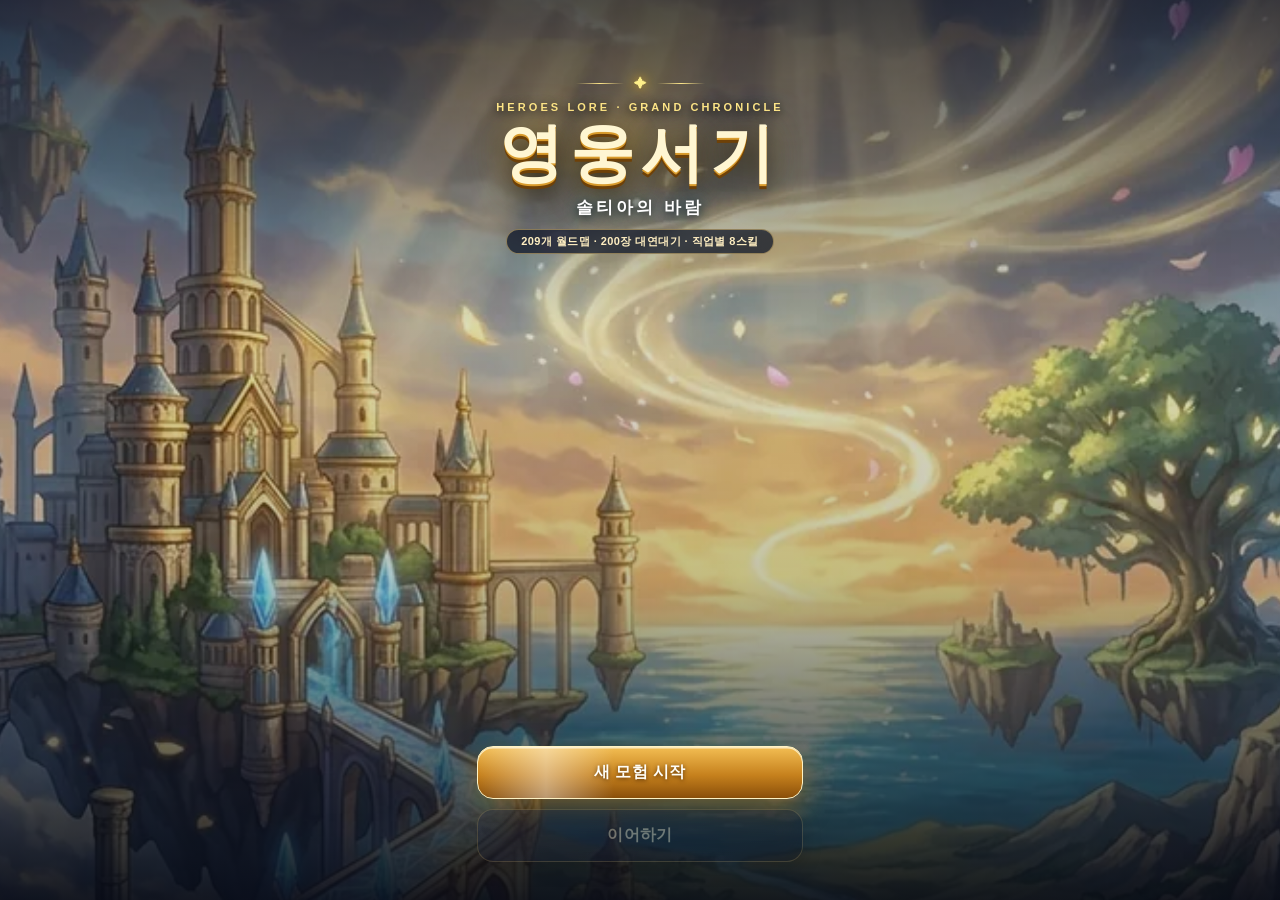
==== heroes-lore/index.html @ 448c0107 "v15: Grand map visual overhaul across all 218 maps (4-variant seamless tiles, 6 biome roads, 2.5D wa" ====
<!DOCTYPE html>
<html lang="ko">
<head>
  <meta charset="UTF-8" />
  <meta name="viewport" content="width=device-width, initial-scale=1.0, maximum-scale=1.0, user-scalable=no, viewport-fit=cover" />
  <meta name="apple-mobile-web-app-capable" content="yes" />
  <meta name="apple-mobile-web-app-status-bar-style" content="black-translucent" />
  <meta name="theme-color" content="#0d0f14" />
  <title>영웅서기: 솔티아의 바람</title>
  <meta name="description" content="최신 스마트폰 풀스크린 최적화 액션 RPG 영웅서기: 솔티아의 바람" />
  <link rel="manifest" href="manifest.json" />
  <link rel="stylesheet" href="style.css?v=13" />
</head>
<body>
  <div id="appViewport" class="app-viewport">
    <!-- 100% Full-Bleed Edge-to-Edge Game Canvas -->
    <canvas id="gameCanvas" width="480" height="360"></canvas>

    <!-- Floating Modern In-Game HUD -->
    <div id="gameHud" class="hud-layer hidden">
      <!-- Top Safe-Area Row -->
      <div class="hud-top">
        <!-- Hero Status Glass Pill -->
        <div class="hero-pill" data-open-menu="status" role="button" tabindex="0">
          <div class="portrait-ring">
            <canvas id="hudPortrait" width="144" height="144"></canvas>
            <span id="hudLv" class="lv-chip">1</span>
          </div>
          <div class="hero-meters">
            <div class="hero-meta-row">
              <span id="hudName" class="hero-name">기사 케인</span>
              <span id="hudGold" class="hero-gold">120 G</span>
            </div>
            <div class="meter hp-meter">
              <div id="hudHpFill" class="meter-fill hp-fill" style="width:100%"></div>
              <span id="hudHpText" class="meter-text">260/260</span>
            </div>
            <div class="meter mp-meter">
              <div id="hudMpFill" class="meter-fill mp-fill" style="width:100%"></div>
              <span id="hudMpText" class="meter-text">78/78</span>
            </div>
            <div class="meter exp-meter">
              <div id="hudExpFill" class="meter-fill exp-fill" style="width:0%"></div>
            </div>
          </div>
        </div>

        <!-- Right Map + Collapsible Glass Dock -->
        <div class="hud-right">
          <button id="btnHudFold" class="map-chip" type="button" aria-label="상단 UI 접기/펼치기">
            <span class="map-pulse"></span>
            <span id="hudMapName">솔티아 마을</span>
            <span id="hudFoldArrow" class="fold-arrow">▾</span>
          </button>
          <div class="dock-row">
            <button class="glass-ico" data-open-menu="status" type="button" aria-label="상태">
              <svg viewBox="0 0 24 24" width="16" height="16" fill="none" stroke="currentColor" stroke-width="2"><path d="M20 21v-2a4 4 0 0 0-4-4H8a4 4 0 0 0-4 4v2"/><circle cx="12" cy="7" r="4"/></svg>
              <span id="dotStat" class="dot-alert" style="display:none"></span>
            </button>
            <button class="glass-ico" data-open-menu="bag" type="button" aria-label="가방">
              <svg viewBox="0 0 24 24" width="16" height="16" fill="none" stroke="currentColor" stroke-width="2"><path d="M6 2 3 6v14a2 2 0 0 0 2 2h14a2 2 0 0 0 2-2V6l-3-4z"/><line x1="3" y1="6" x2="21" y2="6"/><path d="M16 10a4 4 0 0 1-8 0"/></svg>
            </button>
            <button class="glass-ico" data-open-menu="skills" type="button" aria-label="스킬">
              <svg viewBox="0 0 24 24" width="16" height="16" fill="none" stroke="currentColor" stroke-width="2"><polygon points="13 2 3 14 12 14 11 22 21 10 12 10 13 2"/></svg>
              <span id="dotSkill" class="dot-alert" style="display:none"></span>
            </button>
            <button class="glass-ico" data-open-menu="world" type="button" aria-label="월드맵">
              <svg viewBox="0 0 24 24" width="16" height="16" fill="none" stroke="currentColor" stroke-width="2"><polygon points="1 6 1 22 8 18 16 22 23 18 23 2 16 6 8 2 1 6"/><line x1="8" y1="2" x2="8" y2="18"/><line x1="16" y1="6" x2="16" y2="22"/></svg>
            </button>
            <button id="btnSettings" class="glass-ico" type="button" aria-label="설정">
              <svg viewBox="0 0 24 24" width="16" height="16" fill="none" stroke="currentColor" stroke-width="2"><circle cx="12" cy="12" r="3"/><path d="M19.4 15a1.65 1.65 0 0 0 .33 1.82l.06.06a2 2 0 1 1-2.83 2.83l-.06-.06a1.65 1.65 0 0 0-1.82-.33 1.65 1.65 0 0 0-1 1.51V21a2 2 0 0 1-4 0v-.09A1.65 1.65 0 0 0 9 19.4a1.65 1.65 0 0 0-1.82.33l-.06.06a2 2 0 1 1-2.83-2.83l.06-.06a1.65 1.65 0 0 0 .33-1.82 1.65 1.65 0 0 0-1.51-1H3a2 2 0 0 1 0-4h.09A1.65 1.65 0 0 0 4.6 9a1.65 1.65 0 0 0-.33-1.82l-.06-.06a2 2 0 1 1 2.83-2.83l.06.06a1.65 1.65 0 0 0 1.82.33H9a1.65 1.65 0 0 0 1-1.51V3a2 2 0 0 1 4 0v.09a1.65 1.65 0 0 0 1 1.51 1.65 1.65 0 0 0 1.82-.33l.06-.06a2 2 0 1 1 2.83 2.83l-.06.06a1.65 1.65 0 0 0-.33 1.82V9c.26.6.85 1 1.51 1H21a2 2 0 0 1 0 4h-.09c-.66 0-1.25.4-1.51 1z"/></svg>
            </button>
          </div>
        </div>
      </div>

      <!-- Floating Quest Tracker Pill -->
      <button id="hudQuestPill" class="quest-chip" type="button">
        <span class="q-dot"></span>
        <span id="hudQuestText">촌장 엘더와 대화하세요</span>
      </button>

      <!-- Instant Quest Accepted / Detail Briefing Card -->
      <div id="questBriefCard" class="quest-brief-card hidden" role="dialog" aria-live="polite">
        <div class="qb-top">
          <span id="qbBadge" class="badge">퀘스트 수락</span>
          <button id="btnQbClose" class="qb-close" type="button" aria-label="닫기">✕</button>
        </div>
        <div id="qbTitle" class="qb-title">1장. 불길한 바람의 징조</div>
        <div id="qbDesc" class="qb-desc">목표 내용이 여기에 즉시 표시됩니다.</div>
        <div id="qbMeta" class="qb-meta"></div>
        <div id="qbRewards" class="qb-rewards"></div>
        <div class="qb-actions">
          <button id="btnQbWarp" class="rpg-btn primary" type="button">목표 지역 바로 이동</button>
          <button id="btnQbChronicle" class="rpg-btn secondary" type="button">연대기 전체 보기</button>
        </div>
      </div>

      <!-- Floating Boss Health Bar -->
      <div id="hudBossBar" class="boss-banner hidden">
        <div class="boss-head">
          <span id="hudBossName">보스</span>
          <span id="hudBossHpTxt">100%</span>
        </div>
        <div class="boss-track">
          <div id="hudBossFill" class="boss-fill" style="width:100%"></div>
        </div>
      </div>

      <!-- Crisp Retina Map Transition Banner -->
      <div id="mapBanner" class="map-banner" aria-live="polite">
        <div id="mapBannerTitle" class="map-banner-title">솔티아 마을</div>
        <div id="mapBannerSub" class="map-banner-sub">평화로운 시작의 마을</div>
      </div>

      <!-- Compact Settings Popover -->
      <div id="settingsPopover" class="settings-popover hidden">
        <button id="btnBgm" class="pop-item active" type="button">
          <span>배경음악 (BGM)</span>
          <strong id="bgmState">ON</strong>
        </button>
        <button id="btnSfx" class="pop-item active" type="button">
          <span>효과음 (SFX)</span>
          <strong id="sfxState">ON</strong>
        </button>
        <button id="btnPadMode" class="pop-item" type="button">
          <span>조작 모드</span>
          <strong id="padModeLabel">조이스틱</strong>
        </button>
        <button id="btnHudAlpha" class="pop-item active" type="button">
          <span>조작부 투명도</span>
          <strong id="hudAlphaLabel">반투명</strong>
        </button>
        <button id="btnSave" class="pop-item" type="button">
          <span>지금 저장하기</span>
          <strong>SAVE</strong>
        </button>
      </div>

      <!-- Floating Transparent Touch Gamepad (Overlays Full-Screen World) -->
      <div id="mobileGamepad" class="touch-overlay" aria-label="터치 컨트롤러">
        <!-- Left-Side Quick Potion Orbs (above thumbstick) -->
        <div class="floating-potions">
          <button id="btnPotHp" class="pot-orb hp-orb" type="button" aria-label="HP 포션">
            <svg viewBox="0 0 24 24" width="15" height="15" fill="currentColor"><path d="M9 3h6v2l-1 1v3.2l4.2 6.8A3 3 0 0 1 15.6 21H8.4a3 3 0 0 1-2.6-5L10 9.2V6L9 5V3z"/></svg>
            <span id="potHpCount" class="pot-cnt">0</span>
          </button>
          <button id="btnPotMp" class="pot-orb mp-orb" type="button" aria-label="MP 포션">
            <svg viewBox="0 0 24 24" width="15" height="15" fill="currentColor"><path d="M12 2.5C12 2.5 5.5 10 5.5 14.5a6.5 6.5 0 0 0 13 0C18.5 10 12 2.5 12 2.5z"/></svg>
            <span id="potMpCount" class="pot-cnt">0</span>
          </button>
          <button id="btnScrollTown" class="pot-orb town-orb" type="button" aria-label="마을 귀환">
            <svg viewBox="0 0 24 24" width="15" height="15" fill="none" stroke="currentColor" stroke-width="2.1"><path d="M3 9l9-7 9 7v11a2 2 0 0 1-2 2H5a2 2 0 0 1-2-2z"/></svg>
            <span id="scrollCount" class="pot-cnt">0</span>
          </button>
        </div>

        <!-- Bottom-Left Floating Analog Stick -->
        <div id="stickZone" class="stick-zone">
          <div class="stick-ring">
            <div id="stickKnob" class="stick-knob"></div>
          </div>
        </div>

        <!-- Bottom-Right Ergonomic Curved Skill Arc + Dash + Primary Attack Orb -->
        <div class="right-arc-cluster">
          <div id="mobileSkillSlots" class="arc-skills"></div>
          <button id="btnMobileDash" class="arc-dash" type="button" aria-label="회피">
            <svg viewBox="0 0 24 24" width="18" height="18" fill="none" stroke="currentColor" stroke-width="2.2" stroke-linecap="round"><path d="M5 12h14"/><path d="m13 6 6 6-6 6"/><path d="M2 8h4"/><path d="M2 16h4"/></svg>
          </button>
          <button id="btnMobileAttack" class="arc-attack" type="button" aria-label="공격 및 대화">
            <span id="mobileAtkIcon" class="atk-svg">
              <svg viewBox="0 0 24 24" width="28" height="28" fill="none" stroke="currentColor" stroke-width="2.2" stroke-linecap="round" stroke-linejoin="round"><path d="M14.5 17.5 3 6V3h3l11.5 11.5"/><path d="m13 19 6-6"/><path d="m16 16 4 4"/><path d="m19 21 2-2"/></svg>
            </span>
            <span id="mobileAtkLabel" class="atk-txt">공격</span>
          </button>
        </div>
      </div>

      <!-- Optional Classic Feature-Phone Floating Keypad -->
      <aside id="phoneKeypad" class="phone-keypad hidden" aria-label="피처폰 키패드">
        <div class="dpad-area">
          <div></div>
          <button id="padUp" class="pad-btn" type="button">▲</button>
          <div></div>
          <button id="padLeft" class="pad-btn" type="button">◀</button>
          <button id="padOk" class="pad-btn ok-btn" type="button">OK</button>
          <button id="padRight" class="pad-btn" type="button">▶</button>
          <div></div>
          <button id="padDown" class="pad-btn" type="button">▼</button>
          <div></div>
        </div>
        <div class="num-grid">
          <button class="num-btn" data-pad-action="s1" type="button"><strong>1</strong><span>스킬1</span></button>
          <button class="num-btn" data-pad-action="s2" type="button"><strong>2</strong><span>스킬2</span></button>
          <button class="num-btn" data-pad-action="s3" type="button"><strong>3</strong><span>스킬3</span></button>
          <button class="num-btn" data-pad-action="hp" type="button"><strong>4</strong><span>HP</span></button>
          <button class="num-btn" data-pad-action="attack" type="button"><strong>5</strong><span>공격</span></button>
          <button class="num-btn" data-pad-action="mp" type="button"><strong>6</strong><span>MP</span></button>
          <button class="num-btn" data-pad-action="s4" type="button"><strong>7</strong><span>궁극기</span></button>
          <button class="num-btn" data-pad-action="dash" type="button"><strong>8</strong><span>회피</span></button>
          <button class="num-btn" data-pad-action="menu" type="button"><strong>9</strong><span>가방</span></button>
        </div>
      </aside>
    </div>

    <!-- Cinematic Full-Screen Title Screen -->
    <div id="titleScreen" class="overlay-screen title-screen">
      <div id="titleBgArt" class="title-bg-art" aria-hidden="true"></div>
      <div class="title-hero-block">
        <div class="title-crest-ornament" aria-hidden="true"><span></span><i>✦</i><span></span></div>
        <div class="title-kicker">HEROES LORE · GRAND CHRONICLE</div>
        <h1 class="title-display">영웅서기</h1>
        <p class="title-tagline">솔티아의 바람</p>
        <div class="title-edition-sub">209개 월드맵 · 200장 대연대기 · 직업별 8스킬</div>
      </div>
      <div class="title-bottom-dock">
        <button id="btnNewGame" class="cta-btn primary" type="button">새 모험 시작</button>
        <button id="btnContinue" class="cta-btn ghost" type="button" disabled>이어하기</button>
      </div>
    </div>

    <!-- Modern Full-Screen Class Selector -->
    <div id="selectScreen" class="overlay-screen hidden">
      <div class="sheet-container">
        <div class="sheet-handle"></div>
        <div class="title-kicker">SELECT HERO</div>
        <h2 class="sheet-title">운명의 영웅을 선택하세요</h2>
        <div id="classGrid" class="class-grid"></div>
        <div class="sheet-actions">
          <button id="btnBackTitle" class="cta-btn ghost" type="button">뒤로</button>
          <button id="btnStartAdventure" class="cta-btn primary" type="button">솔티아로 출발</button>
        </div>
      </div>
    </div>

    <!-- Game Over -->
    <div id="gameoverScreen" class="overlay-screen hidden">
      <div class="result-card">
        <div class="title-kicker" style="color:#fb7185;">DEFEATED</div>
        <h2 class="result-title" style="color:#fecdd3;">전투 불능</h2>
        <p class="result-sub">소지금의 10%를 잃고 솔티아 마을에서 다시 일어납니다.</p>
        <button id="btnRevive" class="cta-btn primary" type="button">솔티아 마을에서 부활</button>
      </div>
    </div>

    <!-- Victory -->
    <div id="victoryScreen" class="overlay-screen hidden">
      <div class="result-card">
        <div class="title-kicker">LEGEND OF SOLTIA</div>
        <h2 class="result-title">솔티아의 영원한 영웅</h2>
        <p class="result-sub">10부작 200장에 걸친 대연대기를 완결하고 솔티아 대륙에 영원한 바람을 되찾았습니다!</p>
        <button id="btnContinueAfterWin" class="cta-btn primary" type="button">자유 모험 · 심연의 탑 계속하기</button>
      </div>
    </div>

    <!-- Modern Floating Dialog Sheet -->
    <div id="dialogBox" class="dialog-sheet hidden" role="dialog" aria-live="polite">
      <div class="dialog-header-row">
        <span id="dialogSpeaker" class="dialog-speaker"></span>
        <span id="dialogCounter" class="dialog-tap-hint">터치 ▸</span>
      </div>
      <div id="dialogText" class="dialog-text"></div>
    </div>

    <!-- Modern iOS/Android Frosted Bottom-Sheet Modal -->
    <div id="modalBackdrop" class="modal-backdrop hidden">
      <div class="bottom-sheet">
        <div class="sheet-handle"></div>
        <div class="modal-header">
          <div id="modalTabs" class="modal-tabs"></div>
          <button id="modalClose" class="modal-close" type="button" aria-label="닫기">✕</button>
        </div>
        <div id="modalBody" class="modal-body"></div>
      </div>
    </div>
  </div>

  <!-- Hidden desktop skill container fallback kept empty for compatibility -->
  <div id="skillSlots" style="display:none"></div>

  <script src="js/audio.js?v=15"></script>
  <script src="js/sprites.js?v=15"></script>
  <script src="js/data.js?v=15"></script>
  <script src="js/story.js?v=15"></script>
  <script src="js/expansion.js?v=15"></script>
  <script src="js/game.js?v=15"></script>
</body>
</html>
---- heroes-lore/style.css ----
/* 영웅서기: 솔티아의 바람 v8 — Lavish Royal Fantasy AAA Mobile RPG UI */
*, *::before, *::after {
  box-sizing: border-box;
  margin: 0;
  padding: 0;
  user-select: none;
  -webkit-user-select: none;
  -webkit-touch-callout: none;
  -webkit-tap-highlight-color: transparent;
}

:root {
  --gold: #eab95c;
  --gold-hi: #fff2c4;
  --gold-deep: #8b5b14;
  --sapphire: #131c36;
  --sapphire-deep: #090e1e;
  --glass: linear-gradient(155deg, rgba(22, 33, 62, 0.76) 0%, rgba(10, 15, 31, 0.86) 100%);
  --glass-strong: linear-gradient(165deg, rgba(20, 30, 58, 0.96) 0%, rgba(9, 13, 28, 0.98) 100%);
  --glass-border: rgba(245, 208, 122, 0.34);
  --gold-border: rgba(245, 208, 122, 0.68);
  --text: #fbf7ee;
  --muted: #b4bdd6;
}

@keyframes goldSweep {
  0%   { transform: translateX(-140%) skewX(-22deg); }
  28%  { transform: translateX(260%) skewX(-22deg); }
  100% { transform: translateX(260%) skewX(-22deg); }
}

@keyframes titleBreathe {
  0%   { transform: scale(1.02) translate3d(0, 0, 0); }
  50%  { transform: scale(1.08) translate3d(0, -1.5%, 0); }
  100% { transform: scale(1.02) translate3d(0, 0, 0); }
}

@keyframes softPulse {
  0%, 100% { box-shadow: 0 0 14px rgba(245, 208, 122, 0.32), inset 0 1px 0 rgba(255, 248, 220, 0.45); }
  50%      { box-shadow: 0 0 26px rgba(251, 191, 36, 0.62), inset 0 1px 0 rgba(255, 248, 220, 0.72); }
}

@keyframes bossPulse {
  0%, 100% { border-color: rgba(244, 63, 94, 0.7); box-shadow: 0 8px 26px rgba(159, 18, 57, 0.45); }
  50%      { border-color: rgba(253, 186, 116, 0.92); box-shadow: 0 8px 34px rgba(225, 29, 72, 0.68); }
}

html, body {
  position: fixed;
  inset: 0;
  width: 100%;
  height: 100dvh;
  overflow: hidden;
  background: #070b17;
  color: var(--text);
  font-family: 'Pretendard', -apple-system, BlinkMacSystemFont, 'Apple SD Gothic Neo', 'Malgun Gothic', sans-serif;
  overscroll-behavior: none;
  touch-action: none;
}

/* Full-Bleed Edge-to-Edge OLED Stage */
.app-viewport {
  position: relative;
  width: 100%;
  height: 100%;
  overflow: hidden;
  background: #0a1020;
}

canvas#gameCanvas {
  position: absolute;
  inset: 0;
  width: 100%;
  height: 100%;
  display: block;
}

/* ========================================================
   OPULENT ROYAL FANTASY HUD LAYER
   ======================================================== */
.hud-layer {
  position: absolute;
  inset: 0;
  pointer-events: none;
  z-index: 10;
}

.hud-layer.hidden {
  display: none;
}

.hud-top {
  position: absolute;
  top: max(10px, env(safe-area-inset-top));
  left: max(12px, env(safe-area-inset-left));
  right: max(12px, env(safe-area-inset-right));
  display: flex;
  align-items: flex-start;
  justify-content: space-between;
  gap: 8px;
}

/* Top-Left Ornate Royal Hero Crest Card */
.hero-pill {
  position: relative;
  pointer-events: auto;
  display: flex;
  align-items: center;
  gap: 9px;
  padding: 6px 11px 6px 6px;
  width: min(216px, 56vw);
  background: var(--glass);
  border: 1.5px solid var(--gold-border);
  border-radius: 18px;
  backdrop-filter: blur(16px);
  -webkit-backdrop-filter: blur(16px);
  box-shadow:
    0 10px 28px rgba(4, 7, 18, 0.56),
    inset 0 1px 0 rgba(255, 244, 210, 0.36),
    inset 0 -1px 0 rgba(139, 91, 20, 0.35);
  cursor: pointer;
}

.hero-pill::before {
  content: '';
  position: absolute;
  inset: 2px;
  border-radius: 15px;
  border: 1px solid rgba(255, 236, 186, 0.14);
  pointer-events: none;
}

.portrait-ring {
  position: relative;
  width: 48px;
  height: 48px;
  flex-shrink: 0;
  border-radius: 14px;
  padding: 2px;
  background: linear-gradient(145deg, #fff4c8 0%, #e1a83c 45%, #7a4b10 100%);
  overflow: visible;
  display: grid;
  place-items: center;
  box-shadow:
    0 4px 14px rgba(0, 0, 0, 0.6),
    0 0 14px rgba(234, 185, 92, 0.35);
}

canvas#hudPortrait {
  width: 100%;
  height: 100%;
  border-radius: 12px;
  display: block;
  background: #0d152b;
}

.lv-chip {
  position: absolute;
  bottom: -5px;
  right: -5px;
  min-width: 20px;
  height: 18px;
  padding: 0 5px;
  border-radius: 999px;
  background: linear-gradient(180deg, #fff3c0 0%, #eab33d 52%, #a16207 100%);
  border: 1.5px solid #fff8dc;
  color: #1f1203;
  font-size: 9.5px;
  font-weight: 900;
  display: grid;
  place-items: center;
  box-shadow: 0 3px 8px rgba(0, 0, 0, 0.7), 0 0 8px rgba(251, 191, 36, 0.45);
}

.hero-meters {
  flex: 1;
  min-width: 0;
  display: flex;
  flex-direction: column;
  gap: 3.5px;
}

.hero-meta-row {
  display: flex;
  align-items: baseline;
  justify-content: space-between;
  gap: 4px;
}

.hero-name {
  font-size: 11.5px;
  font-weight: 800;
  color: #fffaf0;
  text-shadow: 0 1px 4px rgba(0, 0, 0, 0.85);
  overflow: hidden;
  text-overflow: ellipsis;
  white-space: nowrap;
}

.hero-gold {
  font-size: 10px;
  font-weight: 900;
  color: var(--gold-hi);
  text-shadow: 0 0 8px rgba(234, 185, 92, 0.45);
  font-variant-numeric: tabular-nums;
  white-space: nowrap;
}

.meter {
  position: relative;
  height: 12px;
  border-radius: 999px;
  background: rgba(4, 7, 16, 0.72);
  border: 1px solid rgba(255, 255, 255, 0.14);
  overflow: hidden;
  box-shadow: inset 0 2px 4px rgba(0, 0, 0, 0.65);
}

.meter.exp-meter {
  height: 4px;
  border-color: rgba(245, 208, 122, 0.25);
}

.meter-fill {
  position: relative;
  height: 100%;
  border-radius: 999px;
  transition: width 0.16s ease-out;
}

.meter-fill::after {
  content: '';
  position: absolute;
  inset: 0 0 50% 0;
  background: linear-gradient(180deg, rgba(255, 255, 255, 0.42), rgba(255, 255, 255, 0.04));
  border-radius: 999px 999px 0 0;
}

.hp-fill {
  background: linear-gradient(90deg, #b91c1c 0%, #ef4444 55%, #fb7185 100%);
  box-shadow: 0 0 10px rgba(244, 63, 94, 0.55);
}

.mp-fill {
  background: linear-gradient(90deg, #1d4ed8 0%, #3b82f6 55%, #38bdf8 100%);
  box-shadow: 0 0 10px rgba(56, 189, 248, 0.55);
}

.exp-fill {
  background: linear-gradient(90deg, #d97706 0%, #fbbf24 65%, #fef08a 100%);
  box-shadow: 0 0 8px rgba(251, 191, 36, 0.65);
}

.meter-text {
  position: absolute;
  inset: 0;
  display: flex;
  align-items: center;
  justify-content: flex-end;
  padding-right: 6px;
  font-size: 8.5px;
  font-weight: 800;
  color: #ffffff;
  text-shadow: 0 1px 3px rgba(0, 0, 0, 0.95);
  font-variant-numeric: tabular-nums;
}

/* Top-Right Royal Map Crest + Jewel Glass Dock */
.hud-right {
  display: flex;
  flex-direction: column;
  align-items: flex-end;
  gap: 6px;
}

.map-chip {
  display: inline-flex;
  align-items: center;
  gap: 6px;
  padding: 5px 12px;
  border-radius: 999px;
  background: var(--glass);
  border: 1.5px solid var(--gold-border);
  backdrop-filter: blur(14px);
  -webkit-backdrop-filter: blur(14px);
  font-size: 11px;
  font-weight: 800;
  color: var(--gold-hi);
  box-shadow: 0 6px 18px rgba(4, 7, 18, 0.45), inset 0 1px 0 rgba(255, 244, 210, 0.32);
  pointer-events: auto;
  appearance: none;
  cursor: pointer;
  max-width: 44vw;
}

#hudMapName {
  overflow: hidden;
  text-overflow: ellipsis;
  white-space: nowrap;
}

.fold-arrow {
  font-size: 9px;
  color: var(--gold);
  transition: transform 0.2s ease;
}

.hud-layer.hud-compact .fold-arrow {
  transform: rotate(180deg);
}

.map-pulse {
  width: 7px;
  height: 7px;
  border-radius: 50%;
  background: radial-gradient(circle at 35% 35%, #a7f3d0, #10b981);
  box-shadow: 0 0 10px #34d399;
}

.dock-row {
  display: flex;
  gap: 5px;
  pointer-events: auto;
  transition: opacity 0.2s ease, transform 0.2s ease;
}

.hud-layer.hud-compact .dock-row,
.hud-layer.hud-compact .quest-chip {
  opacity: 0;
  transform: translateY(-8px) scale(0.94);
  pointer-events: none;
}

.glass-ico {
  position: relative;
  width: 35px;
  height: 35px;
  border-radius: 12px;
  border: 1.2px solid rgba(245, 208, 122, 0.44);
  background: linear-gradient(155deg, rgba(28, 42, 78, 0.78), rgba(11, 17, 36, 0.88));
  color: #fff5d6;
  display: grid;
  place-items: center;
  cursor: pointer;
  backdrop-filter: blur(12px);
  -webkit-backdrop-filter: blur(12px);
  box-shadow: 0 5px 14px rgba(0, 0, 0, 0.44), inset 0 1px 0 rgba(255, 244, 210, 0.34);
  transition: transform 0.08s, border-color 0.14s, box-shadow 0.14s;
}

.glass-ico:active {
  transform: scale(0.9);
  border-color: var(--gold-hi);
  box-shadow: 0 0 16px rgba(245, 208, 122, 0.55);
}

.dot-alert {
  position: absolute;
  top: -3px;
  right: -3px;
  width: 10px;
  height: 10px;
  border-radius: 50%;
  background: radial-gradient(circle at 35% 35%, #fef08a, #f59e0b);
  border: 1.5px solid #0b1020;
  box-shadow: 0 0 10px #fbbf24;
}

/* Floating Golden Quest Ribbon */
.quest-chip {
  position: absolute;
  top: calc(max(10px, env(safe-area-inset-top)) + 68px);
  left: max(12px, env(safe-area-inset-left));
  max-width: min(268px, 74vw);
  pointer-events: auto;
  appearance: none;
  display: inline-flex;
  align-items: center;
  gap: 7px;
  padding: 5.5px 12px;
  border-radius: 999px;
  background: linear-gradient(135deg, rgba(22, 34, 66, 0.76), rgba(11, 17, 35, 0.86));
  border: 1.2px solid rgba(245, 208, 122, 0.52);
  backdrop-filter: blur(12px);
  -webkit-backdrop-filter: blur(12px);
  color: #fff2c4;
  font-size: 11px;
  font-weight: 800;
  cursor: pointer;
  white-space: nowrap;
  overflow: hidden;
  text-overflow: ellipsis;
  box-shadow: 0 6px 16px rgba(4, 7, 18, 0.42), inset 0 1px 0 rgba(255, 244, 210, 0.25);
  transition: opacity 0.2s ease, transform 0.2s ease, border-color 0.2s, box-shadow 0.2s;
}

.quest-chip.ready {
  border-color: #fde047;
  background: linear-gradient(135deg, rgba(120, 74, 16, 0.9), rgba(56, 33, 8, 0.92));
  animation: softPulse 2s ease-in-out infinite;
}

.q-dot {
  width: 7px;
  height: 7px;
  flex-shrink: 0;
  border-radius: 2px;
  transform: rotate(45deg);
  background: #fde047;
  box-shadow: 0 0 8px #fbbf24;
}

.quest-chip.ready .q-dot {
  background: #4ade80;
  box-shadow: 0 0 10px #4ade80;
}

/* Ornate Crimson-Gold Boss War Banner */
.boss-banner {
  position: absolute;
  top: calc(max(10px, env(safe-area-inset-top)) + 102px);
  left: 50%;
  transform: translateX(-50%);
  width: min(312px, 86vw);
  padding: 8px 14px;
  border-radius: 14px;
  background: linear-gradient(160deg, rgba(58, 12, 26, 0.9), rgba(20, 6, 14, 0.94));
  border: 1.5px solid rgba(244, 63, 94, 0.78);
  backdrop-filter: blur(14px);
  -webkit-backdrop-filter: blur(14px);
  animation: bossPulse 2.4s ease-in-out infinite;
}

.boss-banner.hidden { display: none; }
.boss-head { display: flex; justify-content: space-between; font-size: 11.5px; font-weight: 900; color: #fff1f2; margin-bottom: 5px; text-shadow: 0 1px 4px rgba(0, 0, 0, 0.9); }
.boss-track { height: 8px; border-radius: 999px; background: rgba(0, 0, 0, 0.56); border: 1px solid rgba(251, 113, 133, 0.35); overflow: hidden; }
.boss-fill {
  position: relative;
  height: 100%;
  border-radius: 999px;
  background: linear-gradient(90deg, #be123c 0%, #f43f5e 60%, #fda4af 100%);
  box-shadow: 0 0 12px rgba(244, 63, 94, 0.8);
  transition: width 0.14s;
}

/* Ceremonial Retina Map Transition Banner */
.map-banner {
  position: absolute;
  top: 24%;
  left: 50%;
  transform: translate(-50%, -8px) scale(0.95);
  width: max-content;
  max-width: min(330px, 88vw);
  padding: 12px 26px;
  border-radius: 18px;
  background: linear-gradient(165deg, rgba(18, 28, 56, 0.9), rgba(8, 12, 26, 0.95));
  border: 1.5px solid var(--gold-border);
  backdrop-filter: blur(16px);
  -webkit-backdrop-filter: blur(16px);
  box-shadow:
    0 16px 40px rgba(0, 0, 0, 0.65),
    0 0 28px rgba(234, 185, 92, 0.22),
    inset 0 1px 0 rgba(255, 244, 210, 0.38);
  text-align: center;
  pointer-events: none;
  opacity: 0;
  transition: opacity 0.28s ease, transform 0.28s cubic-bezier(0.22, 1, 0.36, 1);
  z-index: 12;
}

.map-banner::before {
  content: '✦';
  display: block;
  font-size: 10px;
  color: var(--gold);
  margin-bottom: 2px;
  text-shadow: 0 0 8px rgba(234, 185, 92, 0.7);
}

.map-banner.show {
  opacity: 1;
  transform: translate(-50%, 0) scale(1);
}

.map-banner-title {
  font-size: 17px;
  font-weight: 900;
  letter-spacing: 0.04em;
  color: var(--gold-hi);
  text-shadow: 0 2px 12px rgba(0, 0, 0, 0.85), 0 0 14px rgba(234, 185, 92, 0.35);
}

.map-banner-sub {
  margin-top: 3px;
  font-size: 11.5px;
  font-weight: 600;
  color: rgba(238, 242, 255, 0.88);
  line-height: 1.35;
}

/* Settings Popover */
.settings-popover {
  position: absolute;
  top: calc(max(10px, env(safe-area-inset-top)) + 78px);
  right: max(12px, env(safe-area-inset-right));
  width: 212px;
  padding: 7px;
  border-radius: 18px;
  background: var(--glass-strong);
  border: 1.5px solid var(--gold-border);
  backdrop-filter: blur(20px);
  -webkit-backdrop-filter: blur(20px);
  box-shadow: 0 16px 40px rgba(0, 0, 0, 0.75), inset 0 1px 0 rgba(255, 244, 210, 0.28);
  display: flex;
  flex-direction: column;
  gap: 5px;
  pointer-events: auto;
  z-index: 25;
}

.settings-popover.hidden { display: none; }

.pop-item {
  appearance: none;
  border: 1px solid rgba(255, 255, 255, 0.06);
  background: rgba(255, 255, 255, 0.045);
  color: var(--text);
  font-size: 12px;
  font-weight: 700;
  padding: 10px 12px;
  border-radius: 12px;
  display: flex;
  align-items: center;
  justify-content: space-between;
  cursor: pointer;
}

.pop-item strong { font-size: 11px; color: var(--muted); }
.pop-item.active { border-color: rgba(245, 208, 122, 0.28); background: rgba(234, 185, 92, 0.1); }
.pop-item.active strong { color: var(--gold-hi); }
.pop-item:active { background: rgba(234, 185, 92, 0.22); }

/* ========================================================
   JEWELLED RADIANT MOBILE ACTION GAMEPAD (AUTO-GHOSTING)
   ======================================================== */
.hud-layer { --pad-alpha: 0.74; }
.hud-layer.alpha-minimal { --pad-alpha: 0.38; }
.hud-layer.alpha-solid { --pad-alpha: 0.96; }

.touch-overlay {
  position: absolute;
  inset: 0;
  pointer-events: none;
  opacity: var(--pad-alpha);
  transition: opacity 0.2s ease;
}

.touch-overlay.hidden { display: none; }

/* Auto-hide bottom controls while reading story dialog so text never overlaps */
.hud-layer.dialog-active .touch-overlay,
.hud-layer.dialog-active .phone-keypad {
  opacity: 0 !important;
  pointer-events: none !important;
}

/* Jewel Quick Potion Orbs */
.floating-potions {
  position: absolute;
  left: max(12px, env(safe-area-inset-left));
  bottom: calc(max(10px, env(safe-area-inset-bottom)) + 118px);
  display: flex;
  gap: 7px;
  pointer-events: auto;
}

.pot-orb {
  position: relative;
  width: 36px;
  height: 36px;
  border-radius: 50%;
  border: 1.5px solid var(--glass-border);
  background: radial-gradient(circle at 32% 28%, rgba(42, 58, 102, 0.85), rgba(10, 15, 32, 0.9));
  backdrop-filter: blur(8px);
  -webkit-backdrop-filter: blur(8px);
  display: grid;
  place-items: center;
  cursor: pointer;
  touch-action: none;
  box-shadow: 0 4px 14px rgba(0, 0, 0, 0.48), inset 0 1px 2px rgba(255, 255, 255, 0.35);
}

.hp-orb {
  color: #fda4af;
  border-color: rgba(251, 113, 133, 0.72);
  background: radial-gradient(circle at 32% 28%, rgba(190, 24, 93, 0.55), rgba(32, 10, 20, 0.88));
}
.mp-orb {
  color: #bae6fd;
  border-color: rgba(56, 189, 248, 0.72);
  background: radial-gradient(circle at 32% 28%, rgba(29, 78, 216, 0.58), rgba(10, 20, 46, 0.88));
}
.town-orb {
  color: var(--gold-hi);
  border-color: rgba(245, 208, 122, 0.72);
  background: radial-gradient(circle at 32% 28%, rgba(161, 98, 7, 0.56), rgba(28, 18, 8, 0.88));
}
.pot-orb:active { transform: scale(0.88); filter: brightness(1.2); }

.pot-cnt {
  position: absolute;
  bottom: -3px;
  right: -3px;
  min-width: 16px;
  height: 16px;
  padding: 0 4px;
  border-radius: 999px;
  background: linear-gradient(180deg, #1e2948, #0b1022);
  border: 1px solid rgba(245, 208, 122, 0.65);
  color: #fff;
  font-size: 8.5px;
  font-weight: 900;
  display: grid;
  place-items: center;
  font-variant-numeric: tabular-nums;
}

/* Bottom-Left Compass-Gold Analog Joystick */
.stick-zone {
  position: absolute;
  left: max(10px, env(safe-area-inset-left));
  bottom: max(10px, env(safe-area-inset-bottom));
  width: 112px;
  height: 112px;
  display: grid;
  place-items: center;
  pointer-events: auto;
  touch-action: none;
}

.stick-ring {
  position: relative;
  width: 98px;
  height: 98px;
  border-radius: 50%;
  background: radial-gradient(circle, rgba(245, 208, 122, 0.08) 0%, rgba(12, 18, 36, 0.52) 100%);
  border: 1.5px solid rgba(245, 208, 122, 0.45);
  box-shadow: 0 6px 20px rgba(0, 0, 0, 0.42), inset 0 0 18px rgba(245, 208, 122, 0.12);
  backdrop-filter: blur(6px);
  -webkit-backdrop-filter: blur(6px);
  display: grid;
  place-items: center;
  transition: border-color 0.14s, box-shadow 0.14s;
}

.stick-ring::after {
  content: '';
  position: absolute;
  inset: 7px;
  border-radius: 50%;
  border: 1px dashed rgba(255, 236, 186, 0.25);
  pointer-events: none;
}

.stick-zone.active .stick-ring {
  border-color: var(--gold-hi);
  box-shadow: 0 0 22px rgba(245, 208, 122, 0.42), inset 0 0 18px rgba(245, 208, 122, 0.22);
}

.stick-knob {
  width: 44px;
  height: 44px;
  border-radius: 50%;
  background: radial-gradient(circle at 32% 28%, #fff8dc 0%, #f1be54 45%, #8a5612 100%);
  border: 2px solid #fff8dc;
  box-shadow: 0 5px 16px rgba(0, 0, 0, 0.55), 0 0 14px rgba(234, 185, 92, 0.45);
  pointer-events: none;
}

/* Bottom-Right Faceted Arcane Skill Arc + Gold Attack Medallion */
.right-arc-cluster {
  position: absolute;
  right: max(10px, env(safe-area-inset-right));
  bottom: max(10px, env(safe-area-inset-bottom));
  width: 176px;
  height: 174px;
  pointer-events: none;
}

.arc-skills {
  position: absolute;
  inset: 0;
  pointer-events: none;
}

.arc-skill-btn {
  position: absolute;
  width: 45px;
  height: 45px;
  border-radius: 50%;
  border: 1.5px solid rgba(245, 208, 122, 0.55);
  background: radial-gradient(circle at 32% 26%, rgba(44, 65, 118, 0.86), rgba(11, 17, 36, 0.92));
  backdrop-filter: blur(8px);
  -webkit-backdrop-filter: blur(8px);
  color: #fff;
  display: flex;
  flex-direction: column;
  align-items: center;
  justify-content: center;
  gap: 1px;
  overflow: hidden;
  cursor: pointer;
  pointer-events: auto;
  touch-action: none;
  box-shadow: 0 5px 16px rgba(0, 0, 0, 0.52), inset 0 1.5px 2px rgba(255, 248, 224, 0.4);
  transition: transform 0.08s, filter 0.1s;
}

.arc-skill-btn[data-slot="0"] { right: 98px; bottom: 54px; }
.arc-skill-btn[data-slot="1"] { right: 82px; bottom: 103px; }
.arc-skill-btn[data-slot="2"] { right: 38px; bottom: 130px; }
.arc-skill-btn[data-slot="3"] {
  right: 0px;
  bottom: 92px;
  width: 48px;
  height: 48px;
  border-width: 2px;
  border-color: #fde047;
  background: radial-gradient(circle at 32% 26%, rgba(180, 83, 9, 0.88), rgba(68, 22, 12, 0.94));
  box-shadow: 0 0 18px rgba(251, 191, 36, 0.48), inset 0 1.5px 3px rgba(255, 248, 220, 0.55);
}

.arc-skill-btn:active { transform: scale(0.88); filter: brightness(1.22); }
.arc-skill-btn.locked { opacity: 0.34; filter: grayscale(0.5); }
.arc-skill-btn .ms-svg { display: grid; place-items: center; }
.arc-skill-btn .ms-name { font-size: 7.5px; font-weight: 800; color: #fff6db; max-width: 40px; overflow: hidden; text-overflow: ellipsis; white-space: nowrap; text-shadow: 0 1px 2px rgba(0,0,0,0.9); }

.slot-cd {
  position: absolute;
  inset: 0;
  border-radius: 50%;
  background: rgba(7, 10, 22, 0.84);
  display: grid;
  place-items: center;
  font-size: 11px;
  font-weight: 900;
  color: var(--gold-hi);
}
.slot-cd.hidden { display: none; }

.arc-dash {
  position: absolute;
  right: 88px;
  bottom: 6px;
  width: 44px;
  height: 44px;
  border-radius: 50%;
  border: 1.5px solid rgba(125, 211, 252, 0.85);
  background: radial-gradient(circle at 32% 28%, rgba(2, 132, 199, 0.86), rgba(12, 42, 78, 0.92));
  backdrop-filter: blur(8px);
  -webkit-backdrop-filter: blur(8px);
  color: #f0f9ff;
  display: grid;
  place-items: center;
  cursor: pointer;
  pointer-events: auto;
  touch-action: none;
  box-shadow: 0 5px 16px rgba(2, 132, 199, 0.4), inset 0 1.5px 2px rgba(224, 242, 254, 0.5);
}

.arc-dash:active { transform: scale(0.88); filter: brightness(1.2); }

.arc-attack {
  position: absolute;
  right: 2px;
  bottom: 4px;
  width: 74px;
  height: 74px;
  border-radius: 50%;
  border: 2.5px solid #fff4c8;
  background: radial-gradient(circle at 32% 25%, #f7cb69 0%, #c9831e 52%, #6d3c09 100%);
  color: #fffef7;
  display: flex;
  flex-direction: column;
  align-items: center;
  justify-content: center;
  gap: 1px;
  cursor: pointer;
  pointer-events: auto;
  touch-action: none;
  box-shadow:
    0 8px 26px rgba(0, 0, 0, 0.56),
    0 0 22px rgba(234, 185, 92, 0.48),
    inset 0 2px 8px rgba(255, 252, 230, 0.65);
  transition: transform 0.08s;
}

.arc-attack .atk-svg { display: grid; place-items: center; filter: drop-shadow(0 2px 4px rgba(68, 32, 4, 0.7)); }
.arc-attack .atk-txt { font-size: 11px; font-weight: 900; letter-spacing: 0.03em; text-shadow: 0 1px 3px rgba(58, 28, 4, 0.9); }
.arc-attack:active, .arc-attack.pressed { transform: scale(0.9); filter: brightness(1.16); }
.arc-attack.interact-mode {
  border-color: #d1fae5;
  background: radial-gradient(circle at 32% 25%, #34d399 0%, #059669 55%, #064e3b 100%);
  box-shadow: 0 0 26px rgba(52, 211, 153, 0.68), inset 0 2px 8px rgba(236, 253, 245, 0.6);
}

/* Optional Classic Floating Feature-Phone Keypad */
.phone-keypad {
  position: absolute;
  left: max(10px, env(safe-area-inset-left));
  right: max(10px, env(safe-area-inset-right));
  bottom: max(12px, env(safe-area-inset-bottom));
  margin: 0 auto;
  max-width: 400px;
  padding: 10px 12px;
  border-radius: 20px;
  background: var(--glass-strong);
  border: 1.5px solid var(--gold-border);
  backdrop-filter: blur(14px);
  -webkit-backdrop-filter: blur(14px);
  display: flex;
  align-items: center;
  justify-content: space-around;
  gap: 10px;
  pointer-events: auto;
  touch-action: none;
}
.phone-keypad.hidden { display: none; }
.dpad-area { display: grid; grid-template-columns: repeat(3, 1fr); gap: 5px; width: 142px; }
.pad-btn { appearance: none; border: 1px solid rgba(245, 208, 122, 0.3); background: rgba(24, 35, 66, 0.88); color: #fff; font-size: 14px; font-weight: 800; height: 42px; border-radius: 11px; cursor: pointer; touch-action: none; }
.pad-btn:active, .pad-btn.pressed { background: #a16207; border-color: var(--gold-hi); }
.pad-btn.ok-btn { background: linear-gradient(180deg, #e0a73c, #8a5612); border-color: var(--gold-hi); font-size: 12px; }
.num-grid { display: grid; grid-template-columns: repeat(3, 1fr); gap: 5px; width: 162px; }
.num-btn { appearance: none; border: 1px solid rgba(245, 208, 122, 0.2); background: rgba(20, 30, 56, 0.88); color: #f6f8ff; padding: 6px 2px; border-radius: 9px; cursor: pointer; display: flex; flex-direction: column; align-items: center; line-height: 1.1; touch-action: none; }
.num-btn strong { font-size: 12px; color: var(--gold-hi); }
.num-btn span { font-size: 8.5px; color: var(--muted); margin-top: 2px; }

/* ========================================================
   CINEMATIC AAA KEY-ART TITLE SCREEN & HERO SELECT
   ======================================================== */
.overlay-screen {
  position: absolute;
  inset: 0;
  z-index: 30;
  display: flex;
  flex-direction: column;
  align-items: center;
  justify-content: center;
  padding: max(20px, env(safe-area-inset-top)) 18px max(26px, env(safe-area-inset-bottom));
  background: radial-gradient(circle at 50% 25%, rgba(16, 28, 60, 0.56), rgba(6, 9, 20, 0.92));
  text-align: center;
  overflow: hidden;
}

.overlay-screen.hidden { display: none; }

.title-screen {
  justify-content: space-between;
  padding-top: max(76px, calc(env(safe-area-inset-top) + 52px));
  padding-bottom: max(38px, calc(env(safe-area-inset-bottom) + 28px));
  background: transparent;
}

.title-bg-art {
  position: absolute;
  inset: -4%;
  z-index: -2;
  background-image: url('assets/title_bg.webp?v=8');
  background-size: cover;
  background-position: center 25%;
  animation: titleBreathe 16s ease-in-out infinite;
}

.title-screen::before {
  content: '';
  position: absolute;
  inset: 0;
  z-index: -1;
  background:
    linear-gradient(180deg, rgba(8, 13, 30, 0.72) 0%, rgba(10, 18, 38, 0.14) 36%, rgba(8, 12, 26, 0.24) 64%, rgba(6, 9, 20, 0.92) 100%);
}

.title-hero-block {
  position: relative;
  display: flex;
  flex-direction: column;
  align-items: center;
}

.title-crest-ornament {
  display: flex;
  align-items: center;
  gap: 10px;
  margin-bottom: 10px;
}

.title-crest-ornament span {
  display: block;
  width: 48px;
  height: 1.5px;
  background: linear-gradient(90deg, transparent, #fde68a, transparent);
}

.title-crest-ornament i {
  font-style: normal;
  font-size: 13px;
  color: #fef08a;
  text-shadow: 0 0 12px rgba(251, 191, 36, 0.9);
}

.title-kicker {
  font-size: 11px;
  font-weight: 800;
  letter-spacing: 0.28em;
  color: #fde68a;
  text-shadow: 0 2px 10px rgba(0, 0, 0, 0.95);
}

.title-display {
  font-size: clamp(48px, 14vw, 64px);
  font-weight: 900;
  letter-spacing: 0.1em;
  color: #fff6d2;
  text-shadow:
    0 2px 0 #d99b2c,
    0 5px 0 #6e4108,
    0 12px 30px rgba(0, 0, 0, 0.92),
    0 0 38px rgba(251, 191, 36, 0.58);
  line-height: 1.08;
  margin-top: 6px;
}

.title-tagline {
  font-size: 17px;
  font-weight: 800;
  color: #ffffff;
  letter-spacing: 0.18em;
  margin-top: 8px;
  text-shadow: 0 2px 12px rgba(0, 0, 0, 0.95), 0 0 16px rgba(56, 189, 248, 0.45);
}

.title-edition-sub {
  margin-top: 10px;
  padding: 4px 14px;
  border-radius: 999px;
  background: rgba(11, 18, 38, 0.72);
  border: 1px solid rgba(245, 208, 122, 0.48);
  backdrop-filter: blur(8px);
  -webkit-backdrop-filter: blur(8px);
  font-size: 11px;
  font-weight: 700;
  color: #ffefc2;
  letter-spacing: 0.04em;
}

.title-bottom-dock {
  width: min(326px, 100%);
  display: flex;
  flex-direction: column;
  gap: 10px;
}

.cta-btn {
  position: relative;
  overflow: hidden;
  appearance: none;
  width: 100%;
  border-radius: 16px;
  padding: 15px 18px;
  font-size: 15.5px;
  font-weight: 900;
  letter-spacing: 0.03em;
  cursor: pointer;
  transition: transform 0.08s, filter 0.12s;
}

.cta-btn.primary {
  border: 1.5px solid #fff3c4;
  background: linear-gradient(180deg, #f3be53 0%, #c6811d 55%, #8a4f0a 100%);
  color: #fffef7;
  text-shadow: 0 1px 4px rgba(68, 32, 4, 0.85);
  box-shadow:
    0 10px 28px rgba(180, 118, 22, 0.52),
    inset 0 1.5px 0 rgba(255, 252, 232, 0.7);
}

.cta-btn.primary::after {
  content: '';
  position: absolute;
  top: 0;
  left: 0;
  width: 42%;
  height: 100%;
  background: linear-gradient(90deg, transparent, rgba(255, 255, 255, 0.42), transparent);
  animation: goldSweep 3.8s ease-in-out infinite;
  pointer-events: none;
}

.cta-btn.ghost {
  border: 1.5px solid rgba(245, 208, 122, 0.45);
  background: linear-gradient(155deg, rgba(22, 34, 66, 0.8), rgba(10, 15, 32, 0.9));
  backdrop-filter: blur(14px);
  -webkit-backdrop-filter: blur(14px);
  color: #fff6de;
  box-shadow: 0 6px 20px rgba(0, 0, 0, 0.45);
}

.cta-btn:active:not(:disabled) { transform: scale(0.96); filter: brightness(1.1); }
.cta-btn:disabled { opacity: 0.36; cursor: not-allowed; }
.cta-btn:disabled::after { display: none; }

/* Lavish Hero Class Selector Sheet */
.sheet-container {
  width: min(580px, 100%);
  max-height: 92dvh;
  background: var(--glass-strong);
  border: 1.5px solid var(--gold-border);
  border-radius: 26px;
  padding: 12px 16px 18px;
  backdrop-filter: blur(22px);
  -webkit-backdrop-filter: blur(22px);
  display: flex;
  flex-direction: column;
  box-shadow:
    0 24px 60px rgba(0, 0, 0, 0.84),
    0 0 36px rgba(234, 185, 92, 0.16),
    inset 0 1px 0 rgba(255, 244, 210, 0.35);
}

.sheet-handle {
  width: 44px;
  height: 4px;
  border-radius: 999px;
  background: linear-gradient(90deg, transparent, rgba(245, 208, 122, 0.75), transparent);
  margin: 0 auto 10px;
  flex-shrink: 0;
}

.sheet-title {
  font-size: 20px;
  font-weight: 900;
  color: var(--gold-hi);
  text-shadow: 0 2px 10px rgba(0, 0, 0, 0.7);
  margin: 3px 0 12px;
}

.class-grid {
  display: flex;
  flex-direction: column;
  gap: 10px;
  overflow-y: auto;
  -webkit-overflow-scrolling: touch;
  padding: 2px 2px 6px;
  touch-action: pan-y;
}

.class-card {
  position: relative;
  background: linear-gradient(145deg, rgba(26, 38, 72, 0.82), rgba(12, 18, 36, 0.94));
  border: 1.5px solid rgba(255, 255, 255, 0.12);
  border-radius: 18px;
  padding: 12px 13px;
  text-align: left;
  cursor: pointer;
  display: flex;
  flex-direction: column;
  gap: 8px;
  transition: border-color 0.18s, transform 0.12s, box-shadow 0.18s;
}

.class-card.selected {
  border-color: #fde68a;
  background: linear-gradient(135deg, rgba(110, 74, 22, 0.62) 0%, rgba(25, 38, 72, 0.94) 55%, rgba(12, 18, 38, 0.96) 100%);
  box-shadow:
    0 0 26px rgba(234, 185, 92, 0.34),
    inset 0 1px 0 rgba(255, 248, 220, 0.45);
}

.class-card.selected::after {
  content: '✦ 선택됨';
  position: absolute;
  top: 10px;
  right: 12px;
  font-size: 10px;
  font-weight: 900;
  padding: 2px 8px;
  border-radius: 999px;
  background: linear-gradient(180deg, #fef08a, #d97706);
  color: #1f1203;
  box-shadow: 0 2px 8px rgba(0, 0, 0, 0.45);
}

.class-head { display: flex; align-items: center; gap: 14px; }
.preview-slot {
  position: relative;
  flex-shrink: 0;
  padding: 2.5px;
  border-radius: 18px;
  background: linear-gradient(145deg, #fff3c0, #d89b32, #6f420c);
  box-shadow: 0 8px 20px rgba(0, 0, 0, 0.55);
}
.class-preview {
  width: 78px;
  height: 78px;
  border-radius: 15px;
  background: #0d152b;
  display: block;
  object-fit: cover;
}
.class-name { font-size: 16px; font-weight: 900; color: var(--gold-hi); text-shadow: 0 1px 6px rgba(0, 0, 0, 0.7); }
.class-role { font-size: 11.5px; font-weight: 700; color: #93c5fd; margin-top: 2px; }
.class-desc { font-size: 12px; color: #e2e8f8; line-height: 1.45; }
.class-stats {
  display: flex;
  gap: 8px;
  flex-wrap: wrap;
  font-size: 11px;
  font-weight: 800;
  color: #fff6dc;
  padding-top: 7px;
  border-top: 1px solid rgba(245, 208, 122, 0.16);
}
.class-stats span {
  padding: 2px 8px;
  border-radius: 999px;
  background: rgba(8, 13, 28, 0.6);
  border: 1px solid rgba(245, 208, 122, 0.25);
}

.sheet-actions {
  display: grid;
  grid-template-columns: 1fr 2fr;
  gap: 10px;
  margin-top: 12px;
}

.result-card {
  width: min(334px, 100%);
  padding: 28px 22px;
  border-radius: 24px;
  background: var(--glass-strong);
  border: 1.5px solid var(--gold-border);
  backdrop-filter: blur(20px);
  -webkit-backdrop-filter: blur(20px);
  box-shadow: 0 22px 54px rgba(0, 0, 0, 0.8), 0 0 30px rgba(234, 185, 92, 0.24);
}
.result-title { font-size: 28px; font-weight: 900; color: var(--gold-hi); margin: 4px 0 8px; text-shadow: 0 2px 12px rgba(234, 185, 92, 0.35); }
.result-sub { font-size: 13px; color: #dbe2f4; margin-bottom: 20px; line-height: 1.5; }

/* Lavish Story Dialog Sheet */
.dialog-sheet {
  position: absolute;
  left: max(12px, env(safe-area-inset-left));
  right: max(12px, env(safe-area-inset-right));
  bottom: max(22px, env(safe-area-inset-bottom));
  margin: 0 auto;
  max-width: 540px;
  padding: 15px 17px;
  border-radius: 20px;
  background: linear-gradient(160deg, rgba(20, 31, 60, 0.95), rgba(8, 13, 28, 0.98));
  border: 1.5px solid var(--gold-border);
  backdrop-filter: blur(18px);
  -webkit-backdrop-filter: blur(18px);
  box-shadow:
    0 16px 40px rgba(0, 0, 0, 0.78),
    0 0 24px rgba(234, 185, 92, 0.2),
    inset 0 1px 0 rgba(255, 244, 210, 0.35);
  z-index: 40;
  cursor: pointer;
}

.dialog-sheet.hidden { display: none; }
.dialog-header-row { display: flex; justify-content: space-between; align-items: center; margin-bottom: 8px; }
.dialog-speaker {
  font-size: 12.5px;
  font-weight: 900;
  color: #1f1203;
  background: linear-gradient(180deg, #fff2c4, #e3a73b);
  padding: 2.5px 10px;
  border-radius: 999px;
  box-shadow: 0 2px 8px rgba(0, 0, 0, 0.45);
}
.dialog-speaker:empty { display: none; }
.dialog-tap-hint { font-size: 11px; font-weight: 800; color: var(--gold-hi); }
.dialog-text { font-size: 14px; color: #faf7f0; line-height: 1.55; min-height: 44px; text-shadow: 0 1px 2px rgba(0, 0, 0, 0.6); }

/* Opulent Frosted Royal Bottom-Sheet Modal */
.modal-backdrop {
  position: absolute;
  inset: 0;
  z-index: 50;
  background: rgba(5, 8, 18, 0.74);
  backdrop-filter: blur(8px);
  -webkit-backdrop-filter: blur(8px);
  display: flex;
  align-items: flex-end;
  justify-content: center;
}

.modal-backdrop.hidden { display: none; }

.bottom-sheet {
  width: 100%;
  max-width: 580px;
  height: 83dvh;
  background: var(--glass-strong);
  border-top: 2px solid var(--gold-border);
  border-left: 1px solid rgba(245, 208, 122, 0.22);
  border-right: 1px solid rgba(245, 208, 122, 0.22);
  border-radius: 26px 26px 0 0;
  padding-top: 10px;
  padding-bottom: max(12px, env(safe-area-inset-bottom));
  display: flex;
  flex-direction: column;
  overflow: hidden;
  box-shadow:
    0 -14px 48px rgba(0, 0, 0, 0.8),
    inset 0 1px 0 rgba(255, 244, 210, 0.38);
}

.modal-header {
  display: flex;
  align-items: center;
  justify-content: space-between;
  gap: 8px;
  padding: 2px 14px 11px;
  border-bottom: 1px solid rgba(245, 208, 122, 0.18);
}

.modal-tabs { display: flex; gap: 6px; overflow-x: auto; scrollbar-width: none; }
.modal-tabs::-webkit-scrollbar { display: none; }
.tab-btn {
  appearance: none;
  border: 1px solid rgba(245, 208, 122, 0.22);
  background: rgba(255, 255, 255, 0.045);
  color: var(--muted);
  font-size: 12px;
  font-weight: 800;
  padding: 7px 13px;
  border-radius: 999px;
  cursor: pointer;
  white-space: nowrap;
  transition: all 0.15s;
}
.tab-btn.active {
  background: linear-gradient(180deg, rgba(243, 190, 83, 0.34), rgba(161, 98, 7, 0.42));
  border-color: #fde68a;
  color: #fff8dc;
  box-shadow: 0 0 14px rgba(234, 185, 92, 0.32), inset 0 1px 0 rgba(255, 250, 224, 0.35);
}

.modal-close {
  appearance: none;
  width: 34px;
  height: 34px;
  border-radius: 50%;
  border: 1.2px solid rgba(245, 208, 122, 0.38);
  background: rgba(24, 36, 68, 0.8);
  color: var(--gold-hi);
  font-size: 14px;
  font-weight: 900;
  cursor: pointer;
  flex-shrink: 0;
}

.modal-body {
  flex: 1;
  overflow-y: auto;
  -webkit-overflow-scrolling: touch;
  padding: 14px;
  font-size: 13px;
  touch-action: pan-y;
}

/* Hero Showcase Banner inside Status Modal */
.hero-showcase-banner {
  display: flex;
  align-items: center;
  gap: 14px;
  padding: 12px 14px;
  margin-bottom: 12px;
  border-radius: 18px;
  background: linear-gradient(135deg, rgba(40, 58, 108, 0.56), rgba(14, 22, 44, 0.9));
  border: 1.5px solid var(--gold-border);
  box-shadow: 0 8px 24px rgba(0, 0, 0, 0.45), inset 0 1px 0 rgba(255, 244, 210, 0.35);
}

.hero-showcase-portrait {
  width: 72px;
  height: 72px;
  flex-shrink: 0;
  border-radius: 16px;
  padding: 2px;
  background: linear-gradient(145deg, #fff3c0, #d89b32, #6f420c);
  box-shadow: 0 6px 18px rgba(0, 0, 0, 0.55);
}

.hero-showcase-portrait img,
.hero-showcase-portrait canvas {
  width: 100%;
  height: 100%;
  border-radius: 14px;
  display: block;
  object-fit: cover;
}

.stat-layout { display: grid; grid-template-columns: 1fr; gap: 10px; }
.panel-card {
  background: linear-gradient(160deg, rgba(25, 38, 72, 0.52), rgba(12, 18, 36, 0.78));
  border: 1px solid rgba(245, 208, 122, 0.24);
  border-radius: 18px;
  padding: 13px 14px;
  box-shadow: 0 6px 20px rgba(0, 0, 0, 0.32), inset 0 1px 0 rgba(255, 244, 210, 0.12);
}
.panel-card h3 {
  font-size: 13.5px;
  font-weight: 900;
  color: var(--gold-hi);
  margin-bottom: 10px;
  padding-bottom: 7px;
  border-bottom: 1px solid rgba(245, 208, 122, 0.2);
  display: flex;
  align-items: center;
  justify-content: space-between;
  gap: 8px;
  flex-wrap: wrap;
}
.stat-row { display: flex; align-items: center; justify-content: space-between; padding: 7px 0; border-bottom: 1px solid rgba(255, 255, 255, 0.06); font-variant-numeric: tabular-nums; }
.stat-row:last-child { border-bottom: none; }
.list-grid { display: flex; flex-direction: column; gap: 8px; }
.item-row {
  display: flex;
  align-items: center;
  justify-content: space-between;
  gap: 10px;
  background: linear-gradient(145deg, rgba(30, 44, 82, 0.45), rgba(12, 18, 36, 0.72));
  border: 1px solid rgba(245, 208, 122, 0.16);
  border-radius: 14px;
  padding: 10px 12px;
}
.item-info { min-width: 0; flex: 1; }
.item-title { font-size: 13px; font-weight: 800; display: flex; align-items: center; gap: 6px; flex-wrap: wrap; }
.item-sub { font-size: 11px; color: var(--muted); margin-top: 3px; line-height: 1.4; }
.item-actions { display: flex; gap: 6px; flex-shrink: 0; }
.badge {
  font-size: 10px;
  font-weight: 800;
  padding: 2.5px 8px;
  border-radius: 999px;
  background: rgba(234, 185, 92, 0.16);
  border: 1px solid rgba(245, 208, 122, 0.42);
  color: var(--gold-hi);
}

.rpg-btn {
  appearance: none;
  border: 1px solid rgba(245, 208, 122, 0.3);
  background: rgba(32, 48, 88, 0.72);
  color: #fff;
  font-size: 12px;
  font-weight: 800;
  padding: 8px 14px;
  border-radius: 11px;
  cursor: pointer;
  transition: transform 0.08s, filter 0.1s;
}
.rpg-btn.primary {
  border-color: #fff0bd;
  background: linear-gradient(180deg, #ebb444 0%, #a56412 100%);
  color: #fffdf5;
  text-shadow: 0 1px 2px rgba(68, 32, 4, 0.85);
  box-shadow: 0 4px 14px rgba(180, 118, 22, 0.38), inset 0 1px 0 rgba(255, 250, 224, 0.55);
}
.rpg-btn.secondary { background: rgba(34, 48, 84, 0.75); }
.rpg-btn:active:not(:disabled) { transform: scale(0.94); filter: brightness(1.12); }
.rpg-btn:disabled { opacity: 0.34; cursor: not-allowed; }

/* Instant Quest Briefing Card (opens immediately on accept or quest pill tap) */
.quest-brief-card {
  position: absolute;
  top: calc(max(10px, env(safe-area-inset-top)) + 104px);
  left: 50%;
  transform: translateX(-50%);
  width: min(352px, 90vw);
  padding: 13px 15px;
  border-radius: 20px;
  background: var(--glass-strong);
  border: 1.5px solid var(--gold-border);
  backdrop-filter: blur(18px);
  -webkit-backdrop-filter: blur(18px);
  box-shadow: 0 18px 46px rgba(0, 0, 0, 0.8), 0 0 28px rgba(234, 185, 92, 0.25), inset 0 1px 0 rgba(255, 248, 224, 0.4);
  pointer-events: auto;
  z-index: 28;
}
.quest-brief-card.hidden { display: none; }
.qb-top { display: flex; align-items: center; justify-content: space-between; margin-bottom: 6px; }
.qb-close {
  appearance: none;
  width: 26px; height: 26px; border-radius: 50%;
  border: 1px solid rgba(245, 208, 122, 0.4);
  background: rgba(24, 36, 68, 0.85);
  color: var(--gold-hi); font-size: 12px; font-weight: 900; cursor: pointer;
}
.qb-title { font-size: 15px; font-weight: 900; color: var(--gold-hi); margin-bottom: 5px; line-height: 1.3; }
.qb-desc { font-size: 12.5px; color: #f4f6fc; line-height: 1.48; margin-bottom: 8px; }
.qb-meta { font-size: 11.5px; font-weight: 800; color: #7dd3fc; margin-bottom: 6px; }
.qb-rewards {
  font-size: 11.5px; font-weight: 800; color: #fde68a;
  padding: 6px 10px; border-radius: 10px;
  background: rgba(234, 185, 92, 0.12);
  border: 1px solid rgba(245, 208, 122, 0.28);
  margin-bottom: 10px;
}
.qb-actions { display: flex; gap: 7px; flex-wrap: wrap; }
.qb-actions .rpg-btn { flex: 1; text-align: center; white-space: nowrap; }

/* Quantity Selector Bar for Bulk Selling */
.qty-bar {
  display: flex;
  align-items: center;
  justify-content: space-between;
  gap: 6px;
  flex-wrap: wrap;
  padding-top: 6px;
  border-top: 1px solid rgba(245, 208, 122, 0.14);
}
.qty-ctrl {
  display: inline-flex;
  align-items: center;
  gap: 4px;
}
.qty-btn {
  appearance: none;
  min-width: 28px;
  height: 28px;
  padding: 0 7px;
  border-radius: 8px;
  border: 1px solid rgba(245, 208, 122, 0.34);
  background: rgba(24, 36, 68, 0.85);
  color: var(--gold-hi);
  font-size: 12px;
  font-weight: 900;
  cursor: pointer;
}
.qty-btn:active { transform: scale(0.92); background: rgba(234, 185, 92, 0.25); }
.qty-input {
  width: 48px;
  height: 28px;
  border-radius: 8px;
  border: 1px solid rgba(245, 208, 122, 0.45);
  background: rgba(8, 13, 28, 0.88);
  color: #fff;
  font-size: 12px;
  font-weight: 800;
  text-align: center;
  font-variant-numeric: tabular-nums;
  user-select: text;
  -webkit-user-select: text;
}

/* MapleStory / Pokemon Style Interactive World Map */
.wmap-shell {
  display: flex;
  flex-direction: column;
  gap: 10px;
}
.wmap-topbar {
  display: flex;
  align-items: center;
  justify-content: space-between;
  gap: 8px;
  flex-wrap: wrap;
}
.wmap-title-group {
  display: flex;
  align-items: center;
  gap: 6px;
  min-width: 0;
}
.wmap-title {
  font-size: 14px;
  font-weight: 900;
  color: var(--gold-hi);
  letter-spacing: -0.01em;
}
.wmap-stage {
  position: relative;
  width: 100%;
  border-radius: 18px;
  overflow: hidden;
  border: 1.5px solid rgba(245, 208, 122, 0.52);
  background: radial-gradient(circle at 50% 42%, #13315c 0%, #0a1b38 62%, #061022 100%);
  box-shadow:
    0 12px 32px rgba(0, 0, 0, 0.58),
    inset 0 0 26px rgba(56, 189, 248, 0.14),
    inset 0 1px 0 rgba(255, 244, 210, 0.35);
}
.wmap-svg {
  display: block;
  width: 100%;
  height: auto;
  user-select: none;
  -webkit-user-select: none;
  touch-action: manipulation;
}
.wmap-route-base {
  fill: none;
  stroke: rgba(253, 230, 138, 0.36);
  stroke-width: 3;
  stroke-linecap: round;
  stroke-linejoin: round;
}
.wmap-route-air {
  fill: none;
  stroke: rgba(125, 211, 252, 0.42);
  stroke-width: 2;
  stroke-dasharray: 5 5;
  stroke-linecap: round;
}
.wmap-route-active {
  fill: none;
  stroke: #fde047;
  stroke-width: 3.6;
  stroke-dasharray: 7 5;
  stroke-linecap: round;
  animation: wmapDash 1.1s linear infinite;
  filter: drop-shadow(0 0 5px rgba(250, 204, 21, 0.85));
}
@keyframes wmapDash {
  to { stroke-dashoffset: -24; }
}
.wmap-node {
  cursor: pointer;
  transition: transform 0.15s ease;
  transform-box: fill-box;
  transform-origin: center;
}
.wmap-node:active {
  transform: scale(0.92);
}
.wmap-pulse-ring {
  fill: none;
  stroke-width: 2.2;
  animation: wmapPulse 1.8s ease-out infinite;
  transform-box: fill-box;
  transform-origin: center;
}
@keyframes wmapPulse {
  0% { transform: scale(0.95); opacity: 0.95; }
  100% { transform: scale(1.75); opacity: 0; }
}
.wmap-label {
  font-size: 9.5px;
  font-weight: 900;
  fill: #fff8e1;
  text-anchor: middle;
  paint-order: stroke;
  stroke: rgba(6, 12, 28, 0.92);
  stroke-width: 3.2px;
  stroke-linejoin: round;
  pointer-events: none;
}
.wmap-sublabel {
  font-size: 7.5px;
  font-weight: 800;
  fill: #bae6fd;
  text-anchor: middle;
  paint-order: stroke;
  stroke: rgba(6, 12, 28, 0.92);
  stroke-width: 2.6px;
  pointer-events: none;
}
.wmap-legend {
  display: flex;
  align-items: center;
  justify-content: center;
  gap: 10px;
  flex-wrap: wrap;
  padding: 6px 10px;
  background: rgba(7, 13, 28, 0.82);
  border-top: 1px solid rgba(245, 208, 122, 0.18);
  font-size: 10.5px;
  font-weight: 700;
  color: #dbe6ff;
}
.wmap-legend span {
  display: inline-flex;
  align-items: center;
  gap: 4px;
}
.wmap-dot {
  width: 9px;
  height: 9px;
  border-radius: 50%;
  display: inline-block;
  border: 1.5px solid #fff;
}
.wmap-dot.town { background: #38bdf8; box-shadow: 0 0 6px #38bdf8; }
.wmap-dot.field { background: #f59e0b; }
.wmap-dot.boss { background: #f43f5e; box-shadow: 0 0 6px #f43f5e; }
.wmap-dot.here { background: #4ade80; box-shadow: 0 0 6px #4ade80; }
.wmap-dot.quest { background: #fde047; box-shadow: 0 0 6px #fde047; }
.wmap-card {
  background: linear-gradient(155deg, rgba(26, 40, 78, 0.78), rgba(10, 16, 34, 0.94));
  border: 1.5px solid rgba(245, 208, 122, 0.44);
  border-radius: 16px;
  padding: 12px 13px;
  box-shadow: 0 8px 24px rgba(0, 0, 0, 0.45), inset 0 1px 0 rgba(255, 248, 224, 0.2);
}
.wmap-card-head {
  display: flex;
  align-items: center;
  justify-content: space-between;
  gap: 8px;
  flex-wrap: wrap;
  margin-bottom: 5px;
}
.wmap-card-title {
  font-size: 15px;
  font-weight: 900;
  color: #fff6d2;
}
.wmap-card-desc {
  font-size: 11.5px;
  color: #cbd5f5;
  line-height: 1.45;
  margin-bottom: 8px;
}
.wmap-meta-row {
  display: flex;
  gap: 6px;
  flex-wrap: wrap;
  margin-bottom: 10px;
}
.wmap-meta-chip {
  font-size: 10.5px;
  font-weight: 800;
  padding: 3px 8px;
  border-radius: 999px;
  background: rgba(8, 14, 30, 0.75);
  border: 1px solid rgba(245, 208, 122, 0.28);
  color: #fde68a;
}
.wmap-actions {
  display: flex;
  gap: 7px;
  flex-wrap: wrap;
}
.wmap-actions .rpg-btn {
  flex: 1;
  min-width: 120px;
  text-align: center;
}
.wmap-list-details {
  border-radius: 14px;
  background: rgba(12, 18, 36, 0.72);
  border: 1px solid rgba(245, 208, 122, 0.22);
  padding: 8px 11px;
}
.wmap-list-details summary {
  cursor: pointer;
  font-size: 12px;
  font-weight: 800;
  color: var(--gold-hi);
  list-style: none;
  display: flex;
  align-items: center;
  justify-content: space-between;
}
.wmap-list-details summary::-webkit-details-marker { display: none; }
.wmap-list-details[open] summary { margin-bottom: 8px; }

/* Desktop / Tablet refinements */
@media (min-width: 720px) {
  .modal-backdrop { align-items: center; padding: 20px; }
  .bottom-sheet { height: min(78dvh, 580px); border-radius: 24px; border: 1.5px solid var(--gold-border); }
  .stat-layout { grid-template-columns: 1fr 1fr; }
  .class-grid { display: grid; grid-template-columns: repeat(3, 1fr); }
}
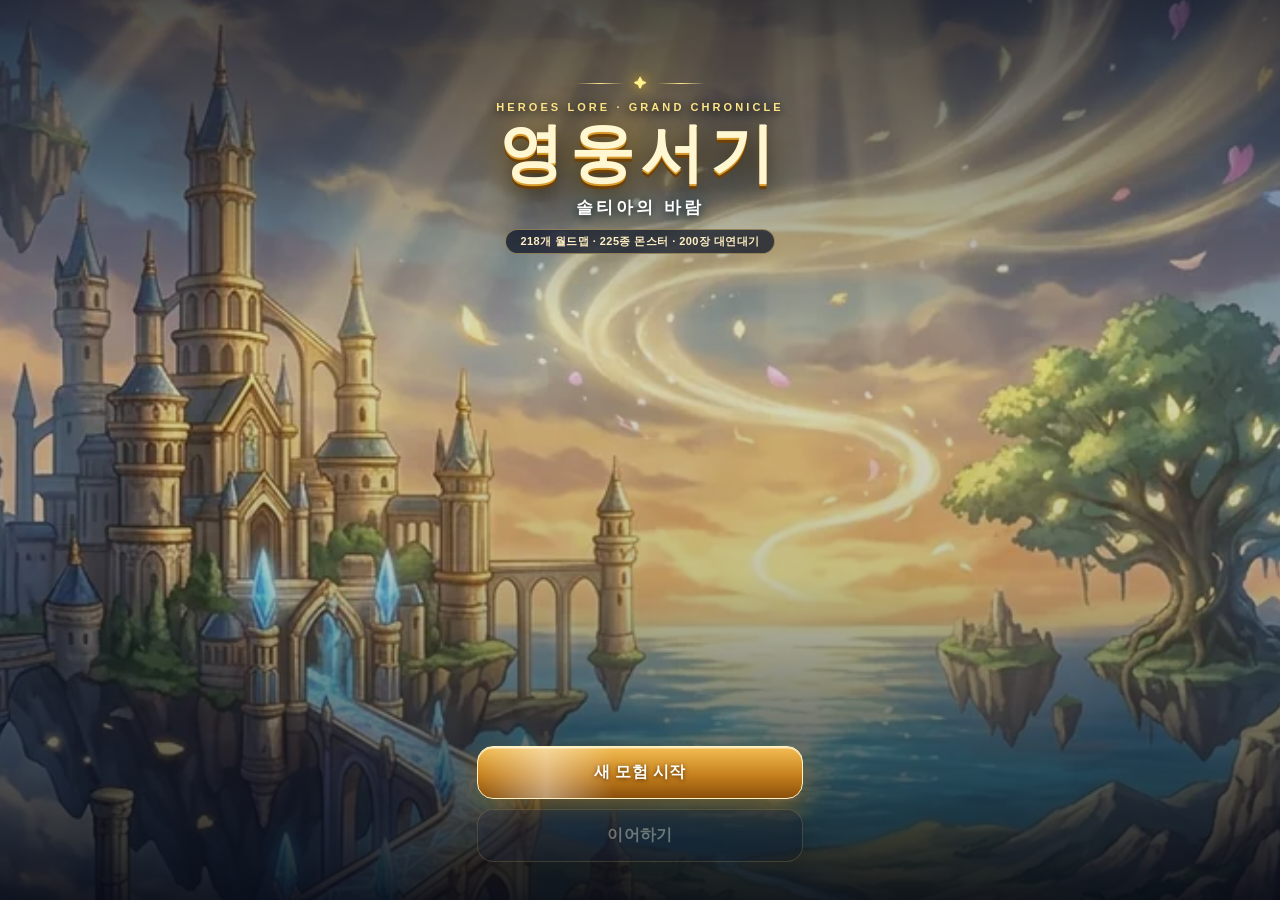
==== commit af207d4f: "v19: overhaul map beauty, item categories & filters, UI polish, and add 210 new monsters (229 total)" ====
--- a/heroes-lore/index.html
+++ b/heroes-lore/index.html
@@ -9,7 +9,7 @@
   <title>영웅서기: 솔티아의 바람</title>
   <meta name="description" content="최신 스마트폰 풀스크린 최적화 액션 RPG 영웅서기: 솔티아의 바람" />
   <link rel="manifest" href="manifest.json" />
-  <link rel="stylesheet" href="style.css?v=13" />
+  <link rel="stylesheet" href="style.css?v=19" />
 </head>
 <body>
   <div id="appViewport" class="app-viewport">
@@ -212,7 +212,7 @@
         <div class="title-kicker">HEROES LORE · GRAND CHRONICLE</div>
         <h1 class="title-display">영웅서기</h1>
         <p class="title-tagline">솔티아의 바람</p>
-        <div class="title-edition-sub">209개 월드맵 · 200장 대연대기 · 직업별 8스킬</div>
+        <div class="title-edition-sub">218개 월드맵 · 225종 몬스터 · 200장 대연대기</div>
       </div>
       <div class="title-bottom-dock">
         <button id="btnNewGame" class="cta-btn primary" type="button">새 모험 시작</button>
@@ -279,11 +279,12 @@
   <!-- Hidden desktop skill container fallback kept empty for compatibility -->
   <div id="skillSlots" style="display:none"></div>
 
-  <script src="js/audio.js?v=15"></script>
-  <script src="js/sprites.js?v=15"></script>
-  <script src="js/data.js?v=15"></script>
-  <script src="js/story.js?v=15"></script>
-  <script src="js/expansion.js?v=15"></script>
-  <script src="js/game.js?v=15"></script>
+  <script src="js/audio.js?v=19"></script>
+  <script src="js/sprites.js?v=19"></script>
+  <script src="js/data.js?v=19"></script>
+  <script src="js/story.js?v=19"></script>
+  <script src="js/expansion.js?v=19"></script>
+  <script src="js/monsters.js?v=19"></script>
+  <script src="js/game.js?v=19"></script>
 </body>
 </html>
--- a/heroes-lore/style.css
+++ b/heroes-lore/style.css
@@ -92,12 +92,12 @@
 .hud-top {
   position: absolute;
   top: max(10px, env(safe-area-inset-top));
-  left: max(12px, env(safe-area-inset-left));
-  right: max(12px, env(safe-area-inset-right));
+  left: max(10px, env(safe-area-inset-left));
+  right: max(10px, env(safe-area-inset-right));
   display: flex;
   align-items: flex-start;
   justify-content: space-between;
-  gap: 8px;
+  gap: 6px;
 }
 
 /* Top-Left Ornate Royal Hero Crest Card */
@@ -106,9 +106,11 @@
   pointer-events: auto;
   display: flex;
   align-items: center;
-  gap: 9px;
-  padding: 6px 11px 6px 6px;
-  width: min(216px, 56vw);
+  gap: 8px;
+  padding: 6px 10px 6px 6px;
+  flex: 1 1 0;
+  min-width: 0;
+  max-width: 206px;
   background: var(--glass);
   border: 1.5px solid var(--gold-border);
   border-radius: 18px;
@@ -141,6 +143,8 @@
   overflow: visible;
   display: grid;
   place-items: center;
+  touch-action: none;
+  -webkit-touch-callout: none;
   box-shadow:
     0 4px 14px rgba(0, 0, 0, 0.6),
     0 0 14px rgba(234, 185, 92, 0.35);
@@ -443,38 +447,33 @@
   transition: width 0.14s;
 }
 
-/* Ceremonial Retina Map Transition Banner */
+/* Sleek Compact Top-Center Map Arrival Ribbon */
 .map-banner {
   position: absolute;
-  top: 24%;
+  top: calc(max(10px, env(safe-area-inset-top)) + 104px);
   left: 50%;
-  transform: translate(-50%, -8px) scale(0.95);
+  transform: translate(-50%, -6px) scale(0.96);
   width: max-content;
-  max-width: min(330px, 88vw);
-  padding: 12px 26px;
-  border-radius: 18px;
-  background: linear-gradient(165deg, rgba(18, 28, 56, 0.9), rgba(8, 12, 26, 0.95));
-  border: 1.5px solid var(--gold-border);
-  backdrop-filter: blur(16px);
-  -webkit-backdrop-filter: blur(16px);
+  max-width: min(300px, 84vw);
+  padding: 7px 18px 8px;
+  border-radius: 16px;
+  background: linear-gradient(160deg, rgba(16, 26, 54, 0.86), rgba(7, 11, 24, 0.92));
+  border: 1.2px solid rgba(245, 208, 122, 0.56);
+  backdrop-filter: blur(14px);
+  -webkit-backdrop-filter: blur(14px);
   box-shadow:
-    0 16px 40px rgba(0, 0, 0, 0.65),
-    0 0 28px rgba(234, 185, 92, 0.22),
-    inset 0 1px 0 rgba(255, 244, 210, 0.38);
+    0 10px 28px rgba(0, 0, 0, 0.52),
+    0 0 18px rgba(234, 185, 92, 0.16),
+    inset 0 1px 0 rgba(255, 244, 210, 0.34);
   text-align: center;
   pointer-events: none;
   opacity: 0;
-  transition: opacity 0.28s ease, transform 0.28s cubic-bezier(0.22, 1, 0.36, 1);
+  transition: opacity 0.24s ease, transform 0.24s cubic-bezier(0.22, 1, 0.36, 1);
   z-index: 12;
 }
 
 .map-banner::before {
-  content: '✦';
-  display: block;
-  font-size: 10px;
-  color: var(--gold);
-  margin-bottom: 2px;
-  text-shadow: 0 0 8px rgba(234, 185, 92, 0.7);
+  display: none;
 }
 
 .map-banner.show {
@@ -483,19 +482,19 @@
 }
 
 .map-banner-title {
-  font-size: 17px;
+  font-size: 14px;
   font-weight: 900;
-  letter-spacing: 0.04em;
+  letter-spacing: 0.03em;
   color: var(--gold-hi);
-  text-shadow: 0 2px 12px rgba(0, 0, 0, 0.85), 0 0 14px rgba(234, 185, 92, 0.35);
+  text-shadow: 0 1px 8px rgba(0, 0, 0, 0.85);
 }
 
 .map-banner-sub {
-  margin-top: 3px;
-  font-size: 11.5px;
+  margin-top: 2px;
+  font-size: 10.5px;
   font-weight: 600;
-  color: rgba(238, 242, 255, 0.88);
-  line-height: 1.35;
+  color: rgba(226, 234, 255, 0.84);
+  line-height: 1.3;
 }
 
 /* Settings Popover */
@@ -1306,11 +1305,11 @@
 
 .stat-layout { display: grid; grid-template-columns: 1fr; gap: 10px; }
 .panel-card {
-  background: linear-gradient(160deg, rgba(25, 38, 72, 0.52), rgba(12, 18, 36, 0.78));
-  border: 1px solid rgba(245, 208, 122, 0.24);
+  background: linear-gradient(160deg, rgba(24, 36, 68, 0.62), rgba(10, 15, 32, 0.86));
+  border: 1px solid rgba(245, 208, 122, 0.26);
   border-radius: 18px;
   padding: 13px 14px;
-  box-shadow: 0 6px 20px rgba(0, 0, 0, 0.32), inset 0 1px 0 rgba(255, 244, 210, 0.12);
+  box-shadow: 0 8px 24px rgba(0, 0, 0, 0.36), inset 0 1px 0 rgba(255, 246, 218, 0.14);
 }
 .panel-card h3 {
   font-size: 13.5px;
@@ -1333,45 +1332,156 @@
   align-items: center;
   justify-content: space-between;
   gap: 10px;
-  background: linear-gradient(145deg, rgba(30, 44, 82, 0.45), rgba(12, 18, 36, 0.72));
-  border: 1px solid rgba(245, 208, 122, 0.16);
-  border-radius: 14px;
-  padding: 10px 12px;
+  background: linear-gradient(145deg, rgba(30, 44, 82, 0.56), rgba(11, 17, 35, 0.84));
+  border: 1px solid rgba(245, 208, 122, 0.18);
+  border-radius: 15px;
+  padding: 10px 11px;
+  box-shadow: 0 4px 12px rgba(0, 0, 0, 0.26), inset 0 1px 0 rgba(255, 248, 224, 0.08);
+}
+.item-head-flex {
+  display: flex;
+  align-items: center;
+  gap: 10px;
+  min-width: 0;
+  flex: 1;
+}
+.item-icon-box {
+  position: relative;
+  width: 38px;
+  height: 38px;
+  border-radius: 11px;
+  flex-shrink: 0;
+  display: grid;
+  place-items: center;
+  font-size: 18px;
+  background: radial-gradient(circle at 30% 25%, rgba(255, 255, 255, 0.14), rgba(8, 13, 28, 0.92));
+  border: 1.5px solid var(--rar-col, rgba(245, 208, 122, 0.45));
+  box-shadow: 0 4px 12px rgba(0, 0, 0, 0.4), inset 0 0 10px color-mix(in srgb, var(--rar-col, #fde047) 22%, transparent);
+}
+.item-icon-enh {
+  position: absolute;
+  bottom: -4px;
+  right: -4px;
+  padding: 0 4px;
+  border-radius: 999px;
+  background: linear-gradient(180deg, #fef08a, #d97706);
+  color: #1f1203;
+  font-size: 8.5px;
+  font-weight: 900;
+  line-height: 14px;
+  box-shadow: 0 2px 6px rgba(0, 0, 0, 0.65);
+}
+.cat-pill {
+  display: inline-flex;
+  align-items: center;
+  gap: 3px;
+  font-size: 10px;
+  font-weight: 900;
+  padding: 2px 7px;
+  border-radius: 999px;
+  letter-spacing: -0.01em;
+  white-space: nowrap;
+}
+.cat-filter-row {
+  display: flex;
+  gap: 5px;
+  overflow-x: auto;
+  scrollbar-width: none;
+  padding-bottom: 2px;
+  margin-bottom: 10px;
+}
+.cat-filter-row::-webkit-scrollbar { display: none; }
+.cat-filter-btn {
+  appearance: none;
+  border: 1px solid rgba(245, 208, 122, 0.24);
+  background: rgba(15, 23, 46, 0.72);
+  color: #cbd5f5;
+  font-size: 11px;
+  font-weight: 800;
+  padding: 5px 10px;
+  border-radius: 999px;
+  cursor: pointer;
+  white-space: nowrap;
+  display: inline-flex;
+  align-items: center;
+  gap: 4px;
+  transition: all 0.14s ease;
+}
+.cat-filter-btn.active {
+  background: linear-gradient(180deg, rgba(243, 190, 83, 0.34), rgba(161, 98, 7, 0.44));
+  border-color: #fde68a;
+  color: #fff8dc;
+  box-shadow: 0 0 12px rgba(234, 185, 92, 0.28);
+}
+.stat-chip-row {
+  display: flex;
+  flex-wrap: wrap;
+  gap: 4px;
+  margin-top: 4px;
+}
+.stat-chip {
+  font-size: 10px;
+  font-weight: 800;
+  padding: 1.5px 6px;
+  border-radius: 6px;
+  background: rgba(8, 14, 30, 0.74);
+  border: 1px solid rgba(148, 163, 184, 0.22);
+  color: #dbeafe;
+  font-variant-numeric: tabular-nums;
+}
+.cmp-tag {
+  font-size: 9.5px;
+  font-weight: 900;
+  padding: 1.5px 6px;
+  border-radius: 999px;
+  white-space: nowrap;
+}
+.cmp-tag.up {
+  background: rgba(34, 197, 94, 0.16);
+  border: 1px solid rgba(74, 222, 128, 0.45);
+  color: #4ade80;
+}
+.cmp-tag.down {
+  background: rgba(244, 63, 94, 0.15);
+  border: 1px solid rgba(251, 113, 133, 0.4);
+  color: #fb7185;
 }
 .item-info { min-width: 0; flex: 1; }
-.item-title { font-size: 13px; font-weight: 800; display: flex; align-items: center; gap: 6px; flex-wrap: wrap; }
+.item-title { font-size: 12.8px; font-weight: 800; display: flex; align-items: center; gap: 5px; flex-wrap: wrap; line-height: 1.3; }
 .item-sub { font-size: 11px; color: var(--muted); margin-top: 3px; line-height: 1.4; }
 .item-actions { display: flex; gap: 6px; flex-shrink: 0; }
 .badge {
   font-size: 10px;
   font-weight: 800;
-  padding: 2.5px 8px;
+  padding: 2px 7px;
   border-radius: 999px;
-  background: rgba(234, 185, 92, 0.16);
-  border: 1px solid rgba(245, 208, 122, 0.42);
+  background: rgba(234, 185, 92, 0.15);
+  border: 1px solid rgba(245, 208, 122, 0.4);
   color: var(--gold-hi);
 }
 
 .rpg-btn {
   appearance: none;
-  border: 1px solid rgba(245, 208, 122, 0.3);
-  background: rgba(32, 48, 88, 0.72);
+  border: 1px solid rgba(245, 208, 122, 0.32);
+  background: linear-gradient(180deg, rgba(38, 56, 102, 0.84), rgba(20, 31, 62, 0.92));
   color: #fff;
   font-size: 12px;
   font-weight: 800;
-  padding: 8px 14px;
-  border-radius: 11px;
+  padding: 8px 13px;
+  border-radius: 12px;
   cursor: pointer;
-  transition: transform 0.08s, filter 0.1s;
-}
+  transition: transform 0.08s, filter 0.12s, box-shadow 0.12s;
+  box-shadow: 0 3px 10px rgba(0, 0, 0, 0.28), inset 0 1px 0 rgba(255, 255, 255, 0.12);
+}
+.rpg-btn.small { padding: 6px 11px; font-size: 11.5px; border-radius: 10px; }
 .rpg-btn.primary {
   border-color: #fff0bd;
-  background: linear-gradient(180deg, #ebb444 0%, #a56412 100%);
+  background: linear-gradient(180deg, #f1bd52 0%, #c6811d 55%, #94560c 100%);
   color: #fffdf5;
   text-shadow: 0 1px 2px rgba(68, 32, 4, 0.85);
-  box-shadow: 0 4px 14px rgba(180, 118, 22, 0.38), inset 0 1px 0 rgba(255, 250, 224, 0.55);
-}
-.rpg-btn.secondary { background: rgba(34, 48, 84, 0.75); }
+  box-shadow: 0 4px 14px rgba(180, 118, 22, 0.4), inset 0 1px 0 rgba(255, 250, 224, 0.58);
+}
+.rpg-btn.secondary { background: linear-gradient(180deg, rgba(38, 54, 96, 0.82), rgba(20, 30, 58, 0.9)); }
 .rpg-btn:active:not(:disabled) { transform: scale(0.94); filter: brightness(1.12); }
 .rpg-btn:disabled { opacity: 0.34; cursor: not-allowed; }
 
@@ -1670,6 +1780,47 @@
 .wmap-list-details summary::-webkit-details-marker { display: none; }
 .wmap-list-details[open] summary { margin-bottom: 8px; }
 
+/* Portrait mobile HUD fit (320px ~ 440px) so top-right Settings never clips */
+@media (max-width: 440px) {
+  .hud-top {
+    left: max(8px, env(safe-area-inset-left));
+    right: max(8px, env(safe-area-inset-right));
+    gap: 6px;
+  }
+  .hero-pill {
+    padding: 5px 8px 5px 5px;
+    gap: 6px;
+    border-radius: 15px;
+    max-width: 182px;
+  }
+  .portrait-ring {
+    width: 40px;
+    height: 40px;
+    border-radius: 12px;
+  }
+  .hud-right {
+    flex-shrink: 0;
+    gap: 5px;
+  }
+  .map-chip {
+    padding: 4px 10px;
+    font-size: 10.5px;
+    max-width: 168px;
+  }
+  .dock-row {
+    gap: 3.5px;
+  }
+  .glass-ico {
+    width: 30px;
+    height: 30px;
+    border-radius: 10px;
+  }
+  .glass-ico svg {
+    width: 14px;
+    height: 14px;
+  }
+}
+
 /* Desktop / Tablet refinements */
 @media (min-width: 720px) {
   .modal-backdrop { align-items: center; padding: 20px; }
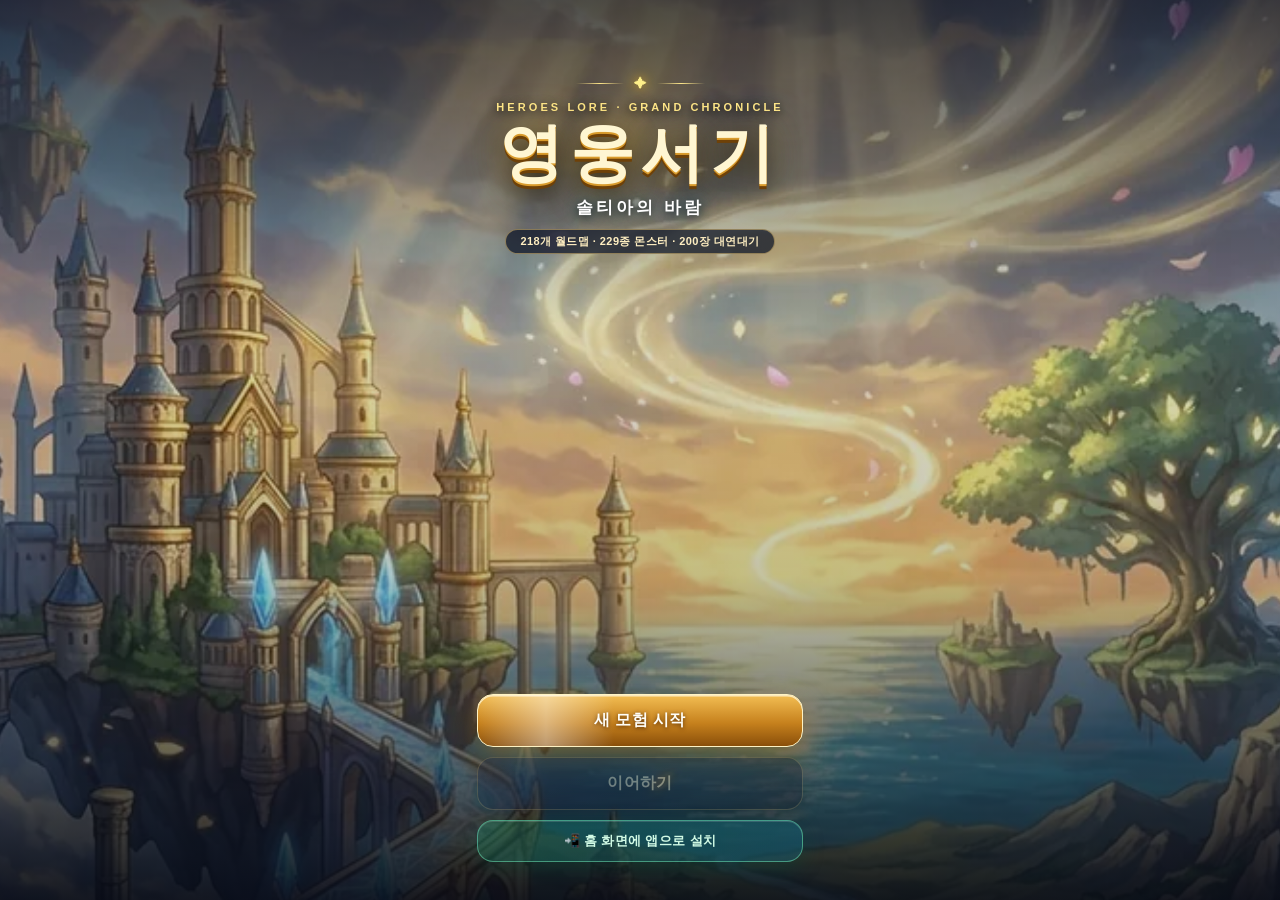
==== commit e7517763: "v20: add full PWA installability (Service Worker, PNG/maskable icons, install button & iOS guide)" ====
--- a/heroes-lore/index.html
+++ b/heroes-lore/index.html
@@ -3,13 +3,17 @@
 <head>
   <meta charset="UTF-8" />
   <meta name="viewport" content="width=device-width, initial-scale=1.0, maximum-scale=1.0, user-scalable=no, viewport-fit=cover" />
+  <meta name="mobile-web-app-capable" content="yes" />
   <meta name="apple-mobile-web-app-capable" content="yes" />
   <meta name="apple-mobile-web-app-status-bar-style" content="black-translucent" />
-  <meta name="theme-color" content="#0d0f14" />
+  <meta name="apple-mobile-web-app-title" content="영웅서기" />
+  <meta name="theme-color" content="#0b1020" />
   <title>영웅서기: 솔티아의 바람</title>
   <meta name="description" content="최신 스마트폰 풀스크린 최적화 액션 RPG 영웅서기: 솔티아의 바람" />
-  <link rel="manifest" href="manifest.json" />
-  <link rel="stylesheet" href="style.css?v=19" />
+  <link rel="icon" type="image/png" sizes="192x192" href="assets/icon-192.png" />
+  <link rel="apple-touch-icon" sizes="180x180" href="assets/icon-180.png" />
+  <link rel="manifest" href="manifest.json?v=20" />
+  <link rel="stylesheet" href="style.css?v=20" />
 </head>
 <body>
   <div id="appViewport" class="app-viewport">
@@ -135,6 +139,10 @@
           <span>지금 저장하기</span>
           <strong>SAVE</strong>
         </button>
+        <button id="btnInstallAppSettings" class="pop-item hidden" type="button">
+          <span>📲 앱으로 설치</span>
+          <strong>APP</strong>
+        </button>
       </div>
 
       <!-- Floating Transparent Touch Gamepad (Overlays Full-Screen World) -->
@@ -212,11 +220,25 @@
         <div class="title-kicker">HEROES LORE · GRAND CHRONICLE</div>
         <h1 class="title-display">영웅서기</h1>
         <p class="title-tagline">솔티아의 바람</p>
-        <div class="title-edition-sub">218개 월드맵 · 225종 몬스터 · 200장 대연대기</div>
+        <div class="title-edition-sub">218개 월드맵 · 229종 몬스터 · 200장 대연대기</div>
       </div>
       <div class="title-bottom-dock">
         <button id="btnNewGame" class="cta-btn primary" type="button">새 모험 시작</button>
         <button id="btnContinue" class="cta-btn ghost" type="button" disabled>이어하기</button>
+        <button id="btnInstallApp" class="cta-btn install-pwa hidden" type="button">📲 홈 화면에 앱으로 설치</button>
+      </div>
+    </div>
+
+    <!-- PWA Install Guide Overlay (for iOS Safari & browsers without native install prompt) -->
+    <div id="pwaGuideScreen" class="overlay-screen hidden" role="dialog" aria-modal="true">
+      <div class="result-card pwa-guide-card">
+        <div class="title-kicker">INSTALL AS APP</div>
+        <h2 class="result-title" style="font-size:21px;">홈 화면에 앱으로 설치</h2>
+        <div id="pwaGuideSteps" class="pwa-guide-steps">
+          <div class="pwa-step"><span>1</span><p>브라우저 하단(또는 상단)의 <strong>공유 버튼 [⎋]</strong> 또는 <strong>메뉴 [⋮]</strong>를 눌러주세요.</p></div>
+          <div class="pwa-step"><span>2</span><p>목록에서 <strong>「홈 화면에 추가」</strong> 또는 <strong>「앱 설치」</strong>를 선택하면 전체화면 앱으로 실행됩니다!</p></div>
+        </div>
+        <button id="btnClosePwaGuide" class="cta-btn primary" type="button" style="width:100%;">확인</button>
       </div>
     </div>
 
@@ -279,12 +301,12 @@
   <!-- Hidden desktop skill container fallback kept empty for compatibility -->
   <div id="skillSlots" style="display:none"></div>
 
-  <script src="js/audio.js?v=19"></script>
-  <script src="js/sprites.js?v=19"></script>
-  <script src="js/data.js?v=19"></script>
-  <script src="js/story.js?v=19"></script>
-  <script src="js/expansion.js?v=19"></script>
-  <script src="js/monsters.js?v=19"></script>
-  <script src="js/game.js?v=19"></script>
+  <script src="js/audio.js?v=20"></script>
+  <script src="js/sprites.js?v=20"></script>
+  <script src="js/data.js?v=20"></script>
+  <script src="js/story.js?v=20"></script>
+  <script src="js/expansion.js?v=20"></script>
+  <script src="js/monsters.js?v=20"></script>
+  <script src="js/game.js?v=20"></script>
 </body>
 </html>
--- a/heroes-lore/style.css
+++ b/heroes-lore/style.css
@@ -1828,3 +1828,57 @@
   .stat-layout { grid-template-columns: 1fr 1fr; }
   .class-grid { display: grid; grid-template-columns: repeat(3, 1fr); }
 }
+
+/* PWA Install Button & Guide Sheet */
+.cta-btn.install-pwa {
+  background: linear-gradient(135deg, rgba(16, 185, 129, 0.24), rgba(14, 116, 144, 0.34));
+  border: 1px solid rgba(110, 231, 183, 0.52);
+  color: #d1fae5;
+  font-size: 13px;
+  padding: 11px 16px;
+  box-shadow: 0 6px 20px rgba(6, 78, 59, 0.35), inset 0 1px 0 rgba(255, 255, 255, 0.14);
+}
+.cta-btn.install-pwa:active {
+  transform: scale(0.98);
+}
+.pwa-guide-card {
+  max-width: 340px;
+  text-align: left;
+}
+.pwa-guide-steps {
+  display: flex;
+  flex-direction: column;
+  gap: 10px;
+  margin: 14px 0 18px;
+}
+.pwa-step {
+  display: flex;
+  align-items: flex-start;
+  gap: 10px;
+  padding: 10px 12px;
+  border-radius: 13px;
+  background: rgba(15, 23, 46, 0.72);
+  border: 1px solid rgba(245, 208, 122, 0.2);
+}
+.pwa-step span {
+  width: 22px;
+  height: 22px;
+  border-radius: 999px;
+  flex-shrink: 0;
+  display: grid;
+  place-items: center;
+  background: linear-gradient(180deg, #fde68a, #d97706);
+  color: #1f1203;
+  font-size: 11.5px;
+  font-weight: 900;
+}
+.pwa-step p {
+  margin: 0;
+  font-size: 12.5px;
+  line-height: 1.5;
+  color: #e2e8f0;
+}
+.pwa-step strong {
+  color: #fde68a;
+}
+
